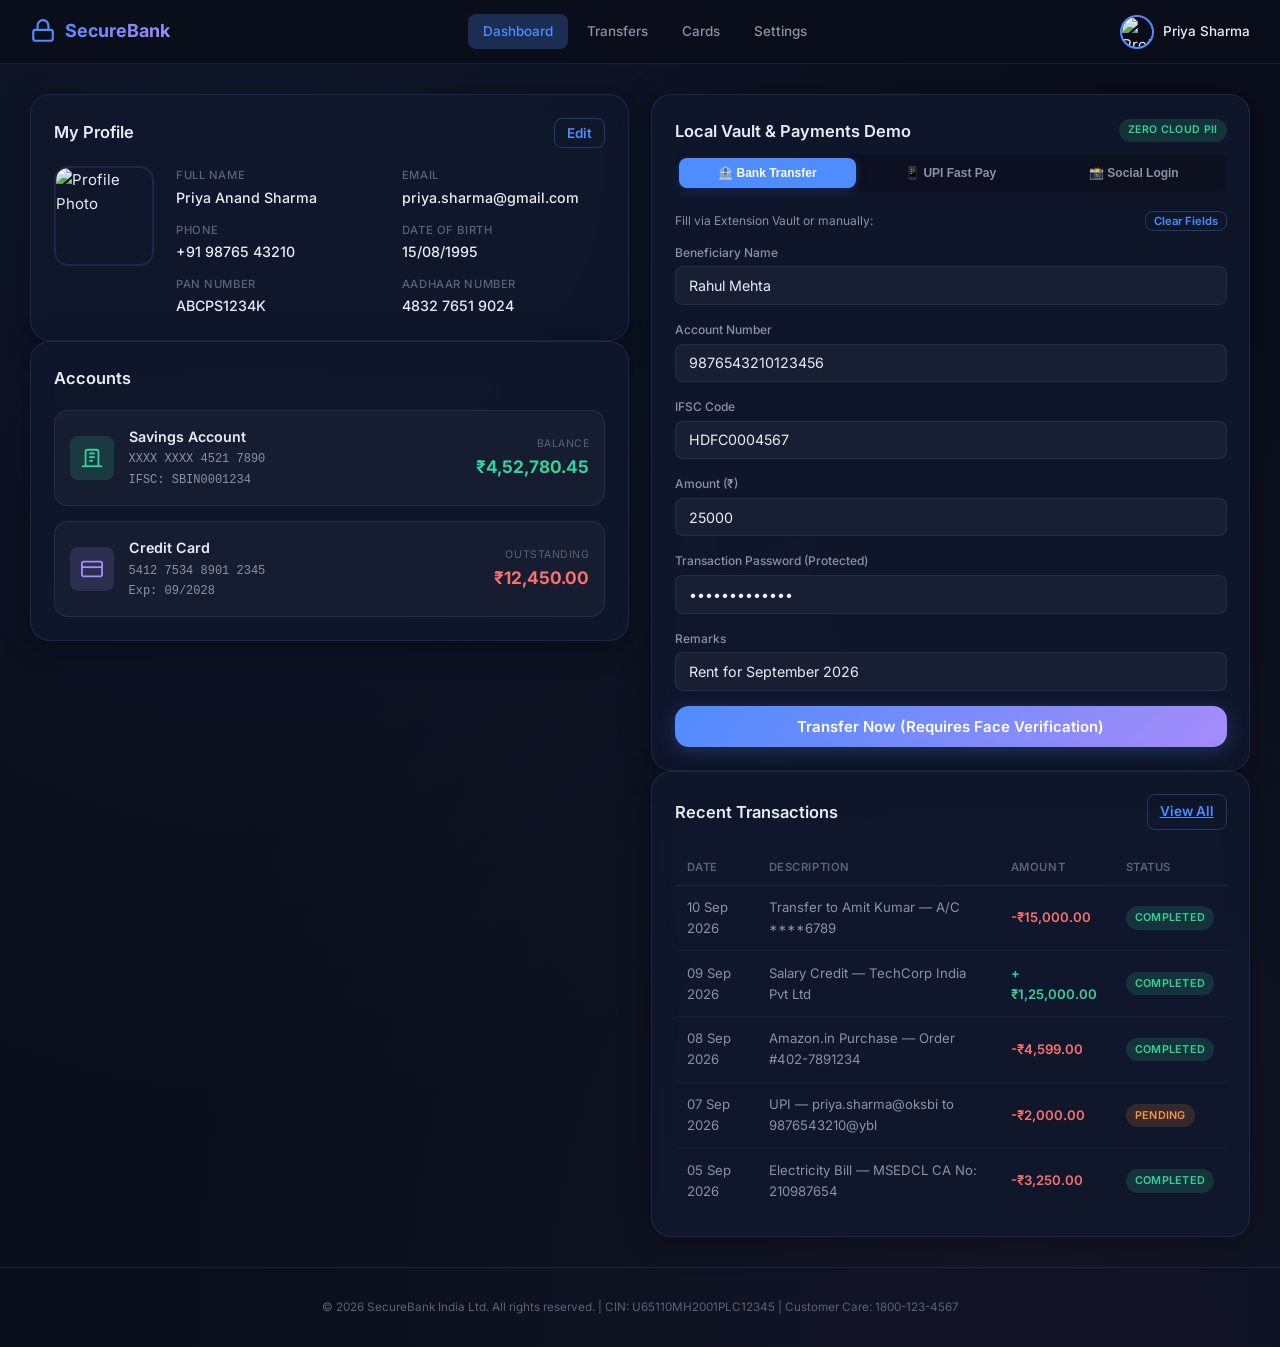
==== demo/index.html @ c7a3bddd "first commit" ====
<!DOCTYPE html>
<html lang="en">
<head>
  <meta charset="UTF-8">
  <meta name="viewport" content="width=device-width, initial-scale=1.0">
  <title>SecureBank — Online Banking Portal</title>
  <link rel="preconnect" href="https://fonts.googleapis.com">
  <link href="https://fonts.googleapis.com/css2?family=Inter:wght@300;400;500;600;700&display=swap" rel="stylesheet">
  <link rel="stylesheet" href="styles.css">
</head>
<body>
  <!-- Top Navigation -->
  <nav class="topnav">
    <div class="topnav__brand">
      <svg class="topnav__logo" viewBox="0 0 24 24" fill="none" stroke="currentColor" stroke-width="2"><rect x="3" y="11" width="18" height="10" rx="2"/><path d="M7 11V7a5 5 0 0110 0v4"/></svg>
      <span class="topnav__name">SecureBank</span>
    </div>
    <div class="topnav__links">
      <a href="#" class="topnav__link topnav__link--active">Dashboard</a>
      <a href="#" class="topnav__link">Transfers</a>
      <a href="#" class="topnav__link">Cards</a>
      <a href="#" class="topnav__link">Settings</a>
    </div>
    <div class="topnav__user">
      <img src="https://i.pravatar.cc/40?img=12" alt="Profile" class="topnav__avatar" id="user-avatar">
      <span class="topnav__username" id="user-display-name">Priya Sharma</span>
    </div>
  </nav>

  <main class="dashboard">
    <!-- Left Column -->
    <section class="dashboard__left">
      <!-- Profile Card -->
      <div class="card card--profile">
        <div class="card__header">
          <h2 class="card__title">My Profile</h2>
          <button class="btn btn--ghost" id="edit-profile-btn">Edit</button>
        </div>
        <div class="profile">
          <img src="https://i.pravatar.cc/120?img=12" alt="Profile Photo" class="profile__photo" id="profile-photo">
          <div class="profile__details">
            <div class="profile__field">
              <label>Full Name</label>
              <span id="profile-name">Priya Anand Sharma</span>
            </div>
            <div class="profile__field">
              <label>Email</label>
              <span id="profile-email">priya.sharma@gmail.com</span>
            </div>
            <div class="profile__field">
              <label>Phone</label>
              <span id="profile-phone">+91 98765 43210</span>
            </div>
            <div class="profile__field">
              <label>Date of Birth</label>
              <span id="profile-dob">15/08/1995</span>
            </div>
            <div class="profile__field">
              <label>PAN Number</label>
              <span id="profile-pan">ABCPS1234K</span>
            </div>
            <div class="profile__field">
              <label>Aadhaar Number</label>
              <span id="profile-aadhaar">4832 7651 9024</span>
            </div>
          </div>
        </div>
      </div>

      <!-- Account Summary -->
      <div class="card card--accounts">
        <div class="card__header">
          <h2 class="card__title">Accounts</h2>
        </div>
        <div class="account-list">
          <div class="account">
            <div class="account__icon account__icon--savings">
              <svg viewBox="0 0 24 24" fill="none" stroke="currentColor" stroke-width="2"><path d="M19 21V5a2 2 0 00-2-2H7a2 2 0 00-2 2v16"/><path d="M1 21h22"/><path d="M9 7h6"/><path d="M9 11h6"/><path d="M9 15h4"/></svg>
            </div>
            <div class="account__info">
              <span class="account__type">Savings Account</span>
              <span class="account__number" id="savings-acct-num">XXXX XXXX 4521 7890</span>
              <span class="account__ifsc">IFSC: SBIN0001234</span>
            </div>
            <div class="account__balance">
              <span class="account__balance-label">Balance</span>
              <span class="account__balance-value" id="savings-balance">₹4,52,780.45</span>
            </div>
          </div>
          <div class="account">
            <div class="account__icon account__icon--current">
              <svg viewBox="0 0 24 24" fill="none" stroke="currentColor" stroke-width="2"><rect x="1" y="4" width="22" height="16" rx="2"/><path d="M1 10h22"/></svg>
            </div>
            <div class="account__info">
              <span class="account__type">Credit Card</span>
              <span class="account__number" id="credit-card-num">5412 7534 8901 2345</span>
              <span class="account__expiry">Exp: 09/2028</span>
            </div>
            <div class="account__balance">
              <span class="account__balance-label">Outstanding</span>
              <span class="account__balance-value account__balance-value--negative" id="cc-outstanding">₹12,450.00</span>
            </div>
          </div>
        </div>
      </div>
    </section>

    <!-- Right Column -->
    <section class="dashboard__right">
      <!-- Operations Card: Bank Transfer, UPI Pay, Social Media Login -->
      <div class="card card--transfer">
        <div class="card__header" style="flex-direction: column; align-items: flex-start; gap: 10px;">
          <div style="display: flex; justify-content: space-between; width: 100%; align-items: center;">
            <h2 class="card__title">Local Vault & Payments Demo</h2>
            <span class="badge badge--success" style="font-size: 0.7rem;">ZERO CLOUD PII</span>
          </div>
          <!-- Operation Tabs -->
          <div class="demo-subtabs" style="display: flex; gap: 6px; width: 100%; background: rgba(0,0,0,0.25); padding: 4px; border-radius: 8px;">
            <button class="demo-tab-btn active" data-tab="tab-bank">🏦 Bank Transfer</button>
            <button class="demo-tab-btn" data-tab="tab-upi">📱 UPI Fast Pay</button>
            <button class="demo-tab-btn" data-tab="tab-social">📸 Social Login</button>
          </div>
        </div>

        <!-- Feedback Alert Box -->
        <div id="demo-alert-box" style="display: none; margin: 12px 0; padding: 10px 14px; border-radius: 8px; font-size: 0.85rem; font-weight: 600;"></div>

        <!-- 1. Bank Transfer Form -->
        <div id="pane-bank" class="demo-pane active">
          <div style="display: flex; justify-content: space-between; align-items: center; margin-bottom: 12px;">
            <span style="font-size: 0.8rem; color: var(--text-secondary);">Fill via Extension Vault or manually:</span>
            <button type="button" class="btn btn--ghost" id="btn-clear-bank" style="padding: 2px 8px; font-size: 0.75rem;">Clear Fields</button>
          </div>
          <form class="transfer-form" id="transfer-form">
            <div class="form-group">
              <label for="transfer-to">Beneficiary Name</label>
              <input type="text" id="transfer-to" name="beneficiary" placeholder="Enter full name" value="Rahul Mehta">
            </div>
            <div class="form-group">
              <label for="transfer-acct">Account Number</label>
              <input type="text" id="transfer-acct" name="account_number" placeholder="Enter account number" value="9876543210123456">
            </div>
            <div class="form-group">
              <label for="transfer-ifsc">IFSC Code</label>
              <input type="text" id="transfer-ifsc" name="ifsc" placeholder="e.g. HDFC0001234" value="HDFC0004567">
            </div>
            <div class="form-group">
              <label for="transfer-amount">Amount (₹)</label>
              <input type="number" id="transfer-amount" name="amount" placeholder="0.00" value="25000">
            </div>
            <div class="form-group">
              <label for="transfer-password">Transaction Password (Protected)</label>
              <input type="password" id="transfer-password" name="password" placeholder="Enter transaction password" value="MyS3cur3P@ss!">
            </div>
            <div class="form-group">
              <label for="transfer-remarks">Remarks</label>
              <input type="text" id="transfer-remarks" name="remarks" placeholder="Optional note" value="Rent for September 2026">
            </div>
            <button type="submit" class="btn btn--primary" id="submit-transfer-btn">
              Transfer Now (Requires Face Verification)
            </button>
          </form>
        </div>

        <!-- 2. UPI Payment Form -->
        <div id="pane-upi" class="demo-pane" style="display: none;">
          <div style="display: flex; justify-content: space-between; align-items: center; margin-bottom: 12px;">
            <span style="font-size: 0.8rem; color: var(--text-secondary);">Instant UPI QR & PIN Payment:</span>
            <button type="button" class="btn btn--ghost" id="btn-clear-upi" style="padding: 2px 8px; font-size: 0.75rem;">Clear Fields</button>
          </div>
          <form class="transfer-form" id="upi-form">
            <div class="form-group">
              <label for="upi-id">Receiver UPI ID / VPA</label>
              <input type="text" id="upi-id" name="upi_id" placeholder="e.g. rahul.mehta@oksbi" value="rahul.mehta@oksbi">
            </div>
            <div class="form-group">
              <label for="upi-name">Payee Name</label>
              <input type="text" id="upi-name" name="payee_name" placeholder="Receiver full name" value="Rahul Mehta">
            </div>
            <div class="form-group">
              <label for="upi-amount">Amount (₹)</label>
              <input type="number" id="upi-amount" name="amount" placeholder="0.00" value="1500">
            </div>
            <div class="form-group">
              <label for="upi-pin">6-Digit UPI PIN (Encrypted in Local Vault)</label>
              <input type="password" id="upi-pin" name="upi_pin" placeholder="Enter 6-digit UPI PIN" maxlength="6" value="849201">
            </div>
            <div class="form-group">
              <label for="upi-note">Payment Note</label>
              <input type="text" id="upi-note" name="remarks" placeholder="Optional note" value="Dinner Split / Groceries">
            </div>
            <button type="submit" class="btn btn--primary" id="submit-upi-btn" style="background: linear-gradient(135deg, #10b981, #059669);">
              Authorize & Pay via UPI (Face ID Required)
            </button>
          </form>
        </div>

        <!-- 3. Social Media Login Form -->
        <div id="pane-social" class="demo-pane" style="display: none;">
          <div style="display: flex; justify-content: space-between; align-items: center; margin-bottom: 12px;">
            <span style="font-size: 0.8rem; color: var(--text-secondary);">Simulated Instagram / X Login Form:</span>
            <button type="button" class="btn btn--ghost" id="btn-clear-social" style="padding: 2px 8px; font-size: 0.75rem;">Clear Fields</button>
          </div>
          <form class="transfer-form" id="social-form">
            <div class="form-group">
              <label for="social-platform">Target Social Platform</label>
              <select id="social-platform" style="width: 100%; padding: 0.7rem; border-radius: var(--radius-sm); background: rgba(10, 14, 26, 0.8); border: 1px solid var(--border-card); color: var(--text-primary);">
                <option value="instagram.com">Instagram (instagram.com)</option>
                <option value="twitter.com">X / Twitter (twitter.com)</option>
              </select>
            </div>
            <div class="form-group">
              <label for="social-username">Username or Email</label>
              <input type="text" id="social-username" name="username" placeholder="Enter username or email" value="priya_creator_official">
            </div>
            <div class="form-group">
              <label for="social-password">Password (Stored in Local Vault)</label>
              <input type="password" id="social-password" name="password" placeholder="Enter account password" value="InstaSecure@2026!">
            </div>
            <button type="submit" class="btn btn--primary" id="submit-social-btn" style="background: linear-gradient(135deg, #e1306c, #f77737);">
              Sign In with Vault Credentials
            </button>
          </form>
        </div>

      </div>

      <!-- Recent Transactions -->
      <div class="card card--transactions">
        <div class="card__header">
          <h2 class="card__title">Recent Transactions</h2>
          <a href="#" class="btn btn--ghost" id="view-all-btn">View All</a>
        </div>
        <table class="txn-table" id="txn-table">
          <thead>
            <tr>
              <th>Date</th>
              <th>Description</th>
              <th>Amount</th>
              <th>Status</th>
            </tr>
          </thead>
          <tbody>
            <tr>
              <td>10 Sep 2026</td>
              <td>Transfer to Amit Kumar — A/C ****6789</td>
              <td class="txn-debit">-₹15,000.00</td>
              <td><span class="badge badge--success">Completed</span></td>
            </tr>
            <tr>
              <td>09 Sep 2026</td>
              <td>Salary Credit — TechCorp India Pvt Ltd</td>
              <td class="txn-credit">+₹1,25,000.00</td>
              <td><span class="badge badge--success">Completed</span></td>
            </tr>
            <tr>
              <td>08 Sep 2026</td>
              <td>Amazon.in Purchase — Order #402-7891234</td>
              <td class="txn-debit">-₹4,599.00</td>
              <td><span class="badge badge--success">Completed</span></td>
            </tr>
            <tr>
              <td>07 Sep 2026</td>
              <td>UPI — priya.sharma@oksbi to 9876543210@ybl</td>
              <td class="txn-debit">-₹2,000.00</td>
              <td><span class="badge badge--pending">Pending</span></td>
            </tr>
            <tr>
              <td>05 Sep 2026</td>
              <td>Electricity Bill — MSEDCL CA No: 210987654</td>
              <td class="txn-debit">-₹3,250.00</td>
              <td><span class="badge badge--success">Completed</span></td>
            </tr>
          </tbody>
        </table>
      </div>
    </section>
  </main>

  <!-- Footer -->
  <footer class="footer">
    <p>&copy; 2026 SecureBank India Ltd. All rights reserved. | CIN: U65110MH2001PLC12345 | Customer Care: 1800-123-4567</p>
  </footer>

  <!-- Demo Interactive Script -->
  <script>
    document.addEventListener('DOMContentLoaded', () => {
      // Subtab switching
      const tabBtns = document.querySelectorAll('.demo-tab-btn');
      const panes = {
        'tab-bank': document.getElementById('pane-bank'),
        'tab-upi': document.getElementById('pane-upi'),
        'tab-social': document.getElementById('pane-social'),
      };
      const alertBox = document.getElementById('demo-alert-box');

      tabBtns.forEach(btn => {
        btn.addEventListener('click', () => {
          tabBtns.forEach(b => b.classList.remove('active'));
          btn.classList.add('active');
          const target = btn.dataset.tab;
          Object.keys(panes).forEach(k => {
            if (panes[k]) panes[k].style.display = k === target ? 'block' : 'none';
          });
          if (alertBox) alertBox.style.display = 'none';
        });
      });

      // Clear buttons for demo
      document.getElementById('btn-clear-bank')?.addEventListener('click', () => {
        document.querySelectorAll('#transfer-form input').forEach(i => i.value = '');
      });
      document.getElementById('btn-clear-upi')?.addEventListener('click', () => {
        document.querySelectorAll('#upi-form input').forEach(i => i.value = '');
      });
      document.getElementById('btn-clear-social')?.addEventListener('click', () => {
        document.querySelectorAll('#social-form input').forEach(i => i.value = '');
      });

      function showAlert(msg, isSuccess = true) {
        if (!alertBox) return;
        alertBox.textContent = msg;
        alertBox.style.display = 'block';
        alertBox.style.background = isSuccess ? 'rgba(16, 185, 129, 0.2)' : 'rgba(239, 68, 68, 0.2)';
        alertBox.style.border = isSuccess ? '1px solid #10b981' : '1px solid #ef4444';
        alertBox.style.color = isSuccess ? '#34d399' : '#f87171';
        alertBox.scrollIntoView({ behavior: 'smooth', block: 'nearest' });
      }

      // Form submissions
      document.getElementById('transfer-form')?.addEventListener('submit', (e) => {
        e.preventDefault();
        const amt = document.getElementById('transfer-amount')?.value || '25,000';
        const to = document.getElementById('transfer-to')?.value || 'Beneficiary';
        showAlert(`✓ Fund Transfer of ₹${amt} to ${to} Authorized & Submitted Successfully!`);
      });

      document.getElementById('upi-form')?.addEventListener('submit', (e) => {
        e.preventDefault();
        const amt = document.getElementById('upi-amount')?.value || '1,500';
        const upi = document.getElementById('upi-id')?.value || 'VPA';
        showAlert(`✓ UPI Instant Payment of ₹${amt} to ${upi} Authorized with Biometric Face ID!`);
      });

      document.getElementById('social-form')?.addEventListener('submit', (e) => {
        e.preventDefault();
        const user = document.getElementById('social-username')?.value || 'User';
        const platform = document.getElementById('social-platform')?.value || 'Social Media';
        showAlert(`✓ Successfully Logged In as "${user}" to ${platform} using Local Vault Credentials!`);
      });
    });
  </script>
</body>
</html>
---- demo/styles.css ----
/* ===== Reset & Base ===== */
*, *::before, *::after { box-sizing: border-box; margin: 0; padding: 0; }

:root {
  --bg-primary: #0a0e1a;
  --bg-card: rgba(17, 24, 45, 0.85);
  --bg-card-hover: rgba(24, 32, 58, 0.92);
  --border-card: rgba(99, 115, 168, 0.18);
  --text-primary: #e8ecf4;
  --text-secondary: #8892a8;
  --text-muted: #5a6378;
  --accent-blue: #4f8cff;
  --accent-blue-glow: rgba(79, 140, 255, 0.25);
  --accent-green: #34d399;
  --accent-red: #f87171;
  --accent-orange: #fb923c;
  --accent-purple: #a78bfa;
  --gradient-brand: linear-gradient(135deg, #4f8cff 0%, #a78bfa 100%);
  --radius-sm: 8px;
  --radius-md: 14px;
  --radius-lg: 20px;
  --shadow-card: 0 4px 30px rgba(0, 0, 0, 0.35);
  --font: 'Inter', -apple-system, BlinkMacSystemFont, sans-serif;
}

html { font-size: 15px; }

body {
  font-family: var(--font);
  background: var(--bg-primary);
  color: var(--text-primary);
  min-height: 100vh;
  line-height: 1.6;
  background-image:
    radial-gradient(ellipse at 20% 0%, rgba(79, 140, 255, 0.08) 0%, transparent 60%),
    radial-gradient(ellipse at 80% 100%, rgba(167, 139, 250, 0.06) 0%, transparent 60%);
}

/* ===== Top Navigation ===== */
.topnav {
  display: flex;
  align-items: center;
  justify-content: space-between;
  padding: 0 2rem;
  height: 64px;
  background: rgba(10, 14, 26, 0.92);
  backdrop-filter: blur(16px);
  border-bottom: 1px solid var(--border-card);
  position: sticky;
  top: 0;
  z-index: 100;
}

.topnav__brand {
  display: flex;
  align-items: center;
  gap: 0.6rem;
}

.topnav__logo {
  width: 26px;
  height: 26px;
  color: var(--accent-blue);
}

.topnav__name {
  font-size: 1.2rem;
  font-weight: 700;
  background: var(--gradient-brand);
  -webkit-background-clip: text;
  -webkit-text-fill-color: transparent;
  background-clip: text;
}

.topnav__links {
  display: flex;
  gap: 0.25rem;
}

.topnav__link {
  text-decoration: none;
  color: var(--text-secondary);
  padding: 0.45rem 1rem;
  border-radius: var(--radius-sm);
  font-size: 0.9rem;
  font-weight: 500;
  transition: all 0.2s ease;
}

.topnav__link:hover { color: var(--text-primary); background: rgba(255,255,255,0.05); }
.topnav__link--active { color: var(--accent-blue); background: var(--accent-blue-glow); }

.topnav__user {
  display: flex;
  align-items: center;
  gap: 0.6rem;
}

.topnav__avatar {
  width: 34px;
  height: 34px;
  border-radius: 50%;
  border: 2px solid var(--accent-blue);
}

.topnav__username {
  font-size: 0.9rem;
  font-weight: 500;
}

/* ===== Dashboard Grid ===== */
.dashboard {
  display: grid;
  grid-template-columns: 1fr 1fr;
  gap: 1.5rem;
  max-width: 1400px;
  margin: 2rem auto;
  padding: 0 2rem;
}

/* ===== Card ===== */
.card {
  background: var(--bg-card);
  border: 1px solid var(--border-card);
  border-radius: var(--radius-lg);
  padding: 1.5rem;
  box-shadow: var(--shadow-card);
  backdrop-filter: blur(12px);
  transition: transform 0.2s ease, box-shadow 0.2s ease;
}

.card:hover {
  transform: translateY(-2px);
  box-shadow: 0 8px 40px rgba(0, 0, 0, 0.45);
}

.card__header {
  display: flex;
  align-items: center;
  justify-content: space-between;
  margin-bottom: 1.25rem;
}

.card__title {
  font-size: 1.1rem;
  font-weight: 600;
  color: var(--text-primary);
}

/* ===== Buttons ===== */
.btn {
  display: inline-flex;
  align-items: center;
  justify-content: center;
  font-family: var(--font);
  font-weight: 600;
  font-size: 0.9rem;
  border: none;
  border-radius: var(--radius-sm);
  cursor: pointer;
  transition: all 0.2s ease;
  padding: 0.6rem 1.4rem;
}

.btn--primary {
  background: var(--gradient-brand);
  color: #fff;
  width: 100%;
  padding: 0.75rem;
  font-size: 1rem;
  border-radius: var(--radius-md);
  box-shadow: 0 4px 20px var(--accent-blue-glow);
}

.btn--primary:hover {
  box-shadow: 0 6px 30px rgba(79, 140, 255, 0.4);
  transform: translateY(-1px);
}

.btn--ghost {
  background: transparent;
  color: var(--accent-blue);
  padding: 0.4rem 0.8rem;
  border: 1px solid rgba(79, 140, 255, 0.3);
}

.btn--ghost:hover {
  background: var(--accent-blue-glow);
}

/* ===== Profile ===== */
.profile {
  display: flex;
  gap: 1.5rem;
}

.profile__photo {
  width: 100px;
  height: 100px;
  border-radius: var(--radius-md);
  border: 2px solid var(--border-card);
  object-fit: cover;
  flex-shrink: 0;
}

.profile__details {
  display: grid;
  grid-template-columns: 1fr 1fr;
  gap: 0.75rem 1.5rem;
  flex: 1;
}

.profile__field {
  display: flex;
  flex-direction: column;
  gap: 0.15rem;
}

.profile__field label {
  font-size: 0.75rem;
  text-transform: uppercase;
  letter-spacing: 0.05em;
  color: var(--text-muted);
  font-weight: 500;
}

.profile__field span {
  font-size: 0.95rem;
  color: var(--text-primary);
  font-weight: 500;
}

/* ===== Account List ===== */
.account-list {
  display: flex;
  flex-direction: column;
  gap: 1rem;
}

.account {
  display: flex;
  align-items: center;
  gap: 1rem;
  padding: 1rem;
  background: rgba(255, 255, 255, 0.03);
  border-radius: var(--radius-md);
  border: 1px solid var(--border-card);
  transition: background 0.2s;
}

.account:hover { background: rgba(255, 255, 255, 0.05); }

.account__icon {
  width: 44px;
  height: 44px;
  border-radius: var(--radius-sm);
  display: flex;
  align-items: center;
  justify-content: center;
  flex-shrink: 0;
}

.account__icon svg { width: 22px; height: 22px; }

.account__icon--savings {
  background: rgba(52, 211, 153, 0.15);
  color: var(--accent-green);
}

.account__icon--current {
  background: rgba(167, 139, 250, 0.15);
  color: var(--accent-purple);
}

.account__info {
  display: flex;
  flex-direction: column;
  gap: 0.1rem;
  flex: 1;
}

.account__type {
  font-size: 0.95rem;
  font-weight: 600;
}

.account__number, .account__ifsc, .account__expiry {
  font-size: 0.8rem;
  color: var(--text-secondary);
  font-family: 'Courier New', monospace;
}

.account__balance {
  text-align: right;
}

.account__balance-label {
  display: block;
  font-size: 0.7rem;
  text-transform: uppercase;
  color: var(--text-muted);
  letter-spacing: 0.05em;
}

.account__balance-value {
  font-size: 1.15rem;
  font-weight: 700;
  color: var(--accent-green);
}

.account__balance-value--negative {
  color: var(--accent-red);
}

/* ===== Transfer Form ===== */
.transfer-form {
  display: flex;
  flex-direction: column;
  gap: 1rem;
}

.form-group {
  display: flex;
  flex-direction: column;
  gap: 0.3rem;
}

.form-group label {
  font-size: 0.8rem;
  font-weight: 500;
  color: var(--text-secondary);
}

.form-group input {
  font-family: var(--font);
  font-size: 0.95rem;
  padding: 0.65rem 0.9rem;
  border-radius: var(--radius-sm);
  border: 1px solid var(--border-card);
  background: rgba(255, 255, 255, 0.04);
  color: var(--text-primary);
  outline: none;
  transition: border-color 0.2s, box-shadow 0.2s;
}

.form-group input:focus {
  border-color: var(--accent-blue);
  box-shadow: 0 0 0 3px var(--accent-blue-glow);
}

.form-group input::placeholder {
  color: var(--text-muted);
}

/* ===== Transaction Table ===== */
.txn-table {
  width: 100%;
  border-collapse: collapse;
}

.txn-table th {
  text-align: left;
  font-size: 0.75rem;
  text-transform: uppercase;
  letter-spacing: 0.05em;
  color: var(--text-muted);
  padding: 0.6rem 0.8rem;
  border-bottom: 1px solid var(--border-card);
  font-weight: 600;
}

.txn-table td {
  padding: 0.75rem 0.8rem;
  font-size: 0.88rem;
  border-bottom: 1px solid rgba(99, 115, 168, 0.08);
  color: var(--text-secondary);
}

.txn-table tr:last-child td { border-bottom: none; }
.txn-table tr:hover td { background: rgba(255,255,255, 0.02); }

.txn-debit { color: var(--accent-red) !important; font-weight: 600; }
.txn-credit { color: var(--accent-green) !important; font-weight: 600; }

/* ===== Badge ===== */
.badge {
  display: inline-block;
  padding: 0.2rem 0.6rem;
  border-radius: 100px;
  font-size: 0.72rem;
  font-weight: 600;
  text-transform: uppercase;
  letter-spacing: 0.03em;
}

.badge--success {
  background: rgba(52, 211, 153, 0.15);
  color: var(--accent-green);
}

.badge--pending {
  background: rgba(251, 146, 60, 0.15);
  color: var(--accent-orange);
}

/* ===== Footer ===== */
.footer {
  text-align: center;
  padding: 2rem;
  font-size: 0.78rem;
  color: var(--text-muted);
  border-top: 1px solid var(--border-card);
  margin-top: 2rem;
}

/* ===== Responsive ===== */
@media (max-width: 1024px) {
  .dashboard { grid-template-columns: 1fr; }
  .profile { flex-direction: column; align-items: center; text-align: center; }
  .profile__details { grid-template-columns: 1fr; }
}

/* ===== Operation Demo Subtabs ===== */
.demo-tab-btn {
  flex: 1;
  padding: 8px 12px;
  background: transparent;
  border: none;
  border-radius: var(--radius-sm);
  color: var(--text-secondary);
  font-size: 0.8rem;
  font-weight: 600;
  cursor: pointer;
  transition: all 0.2s ease;
}

.demo-tab-btn:hover {
  color: var(--text-primary);
  background: rgba(255, 255, 255, 0.05);
}

.demo-tab-btn.active {
  background: var(--accent-blue);
  color: #fff;
  box-shadow: 0 2px 10px var(--accent-blue-glow);
}
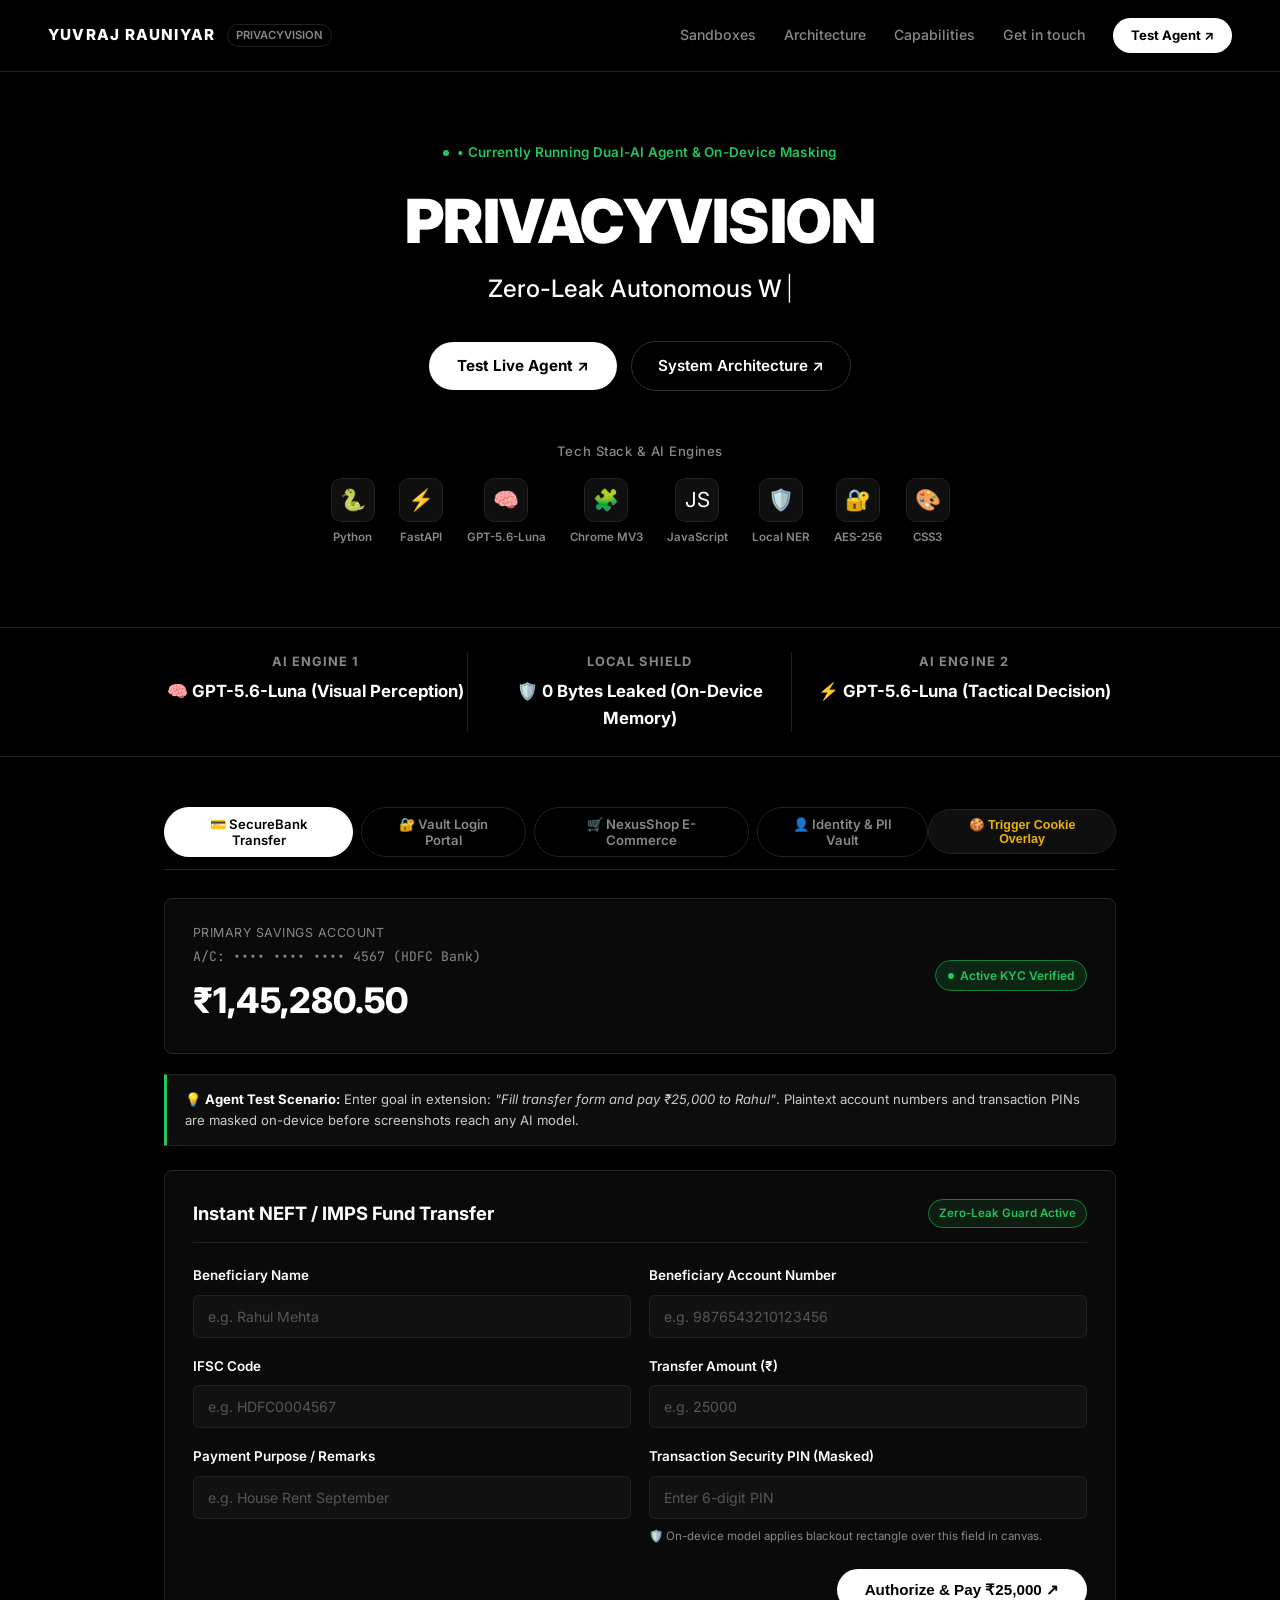
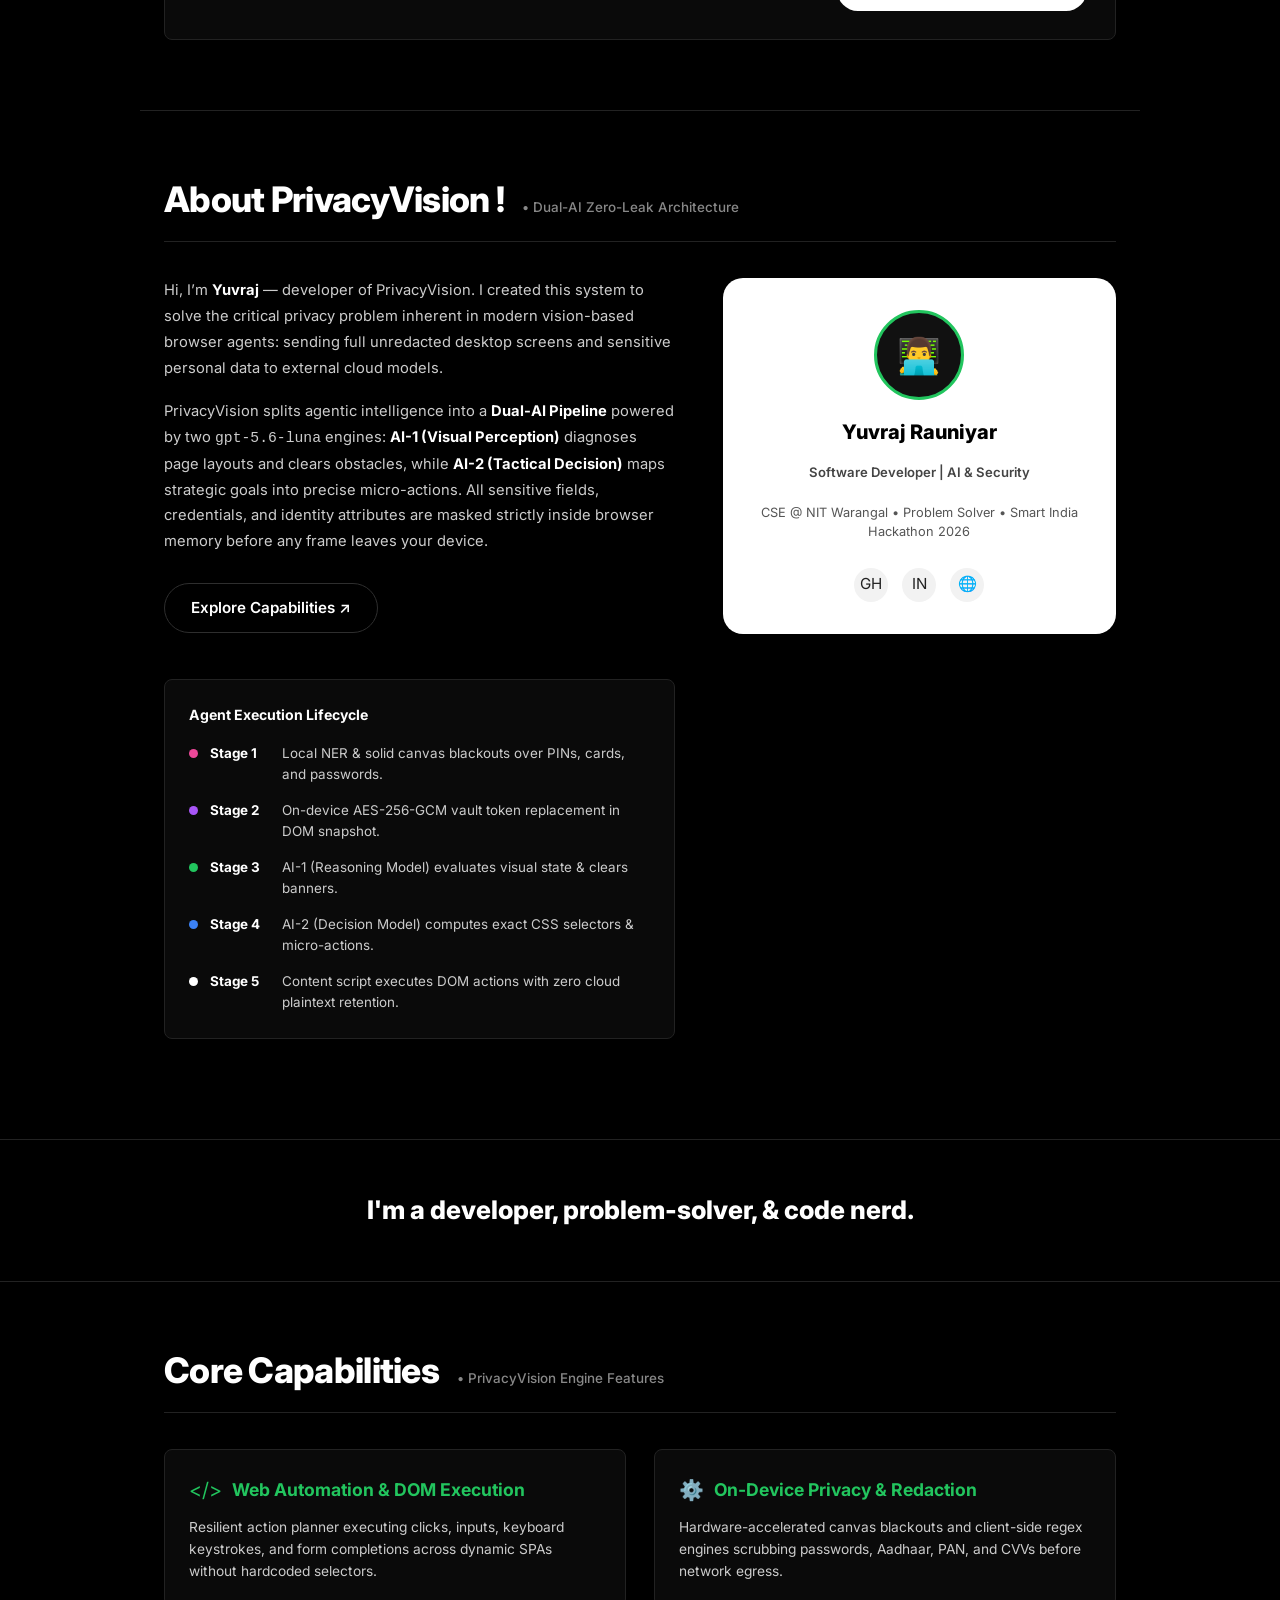
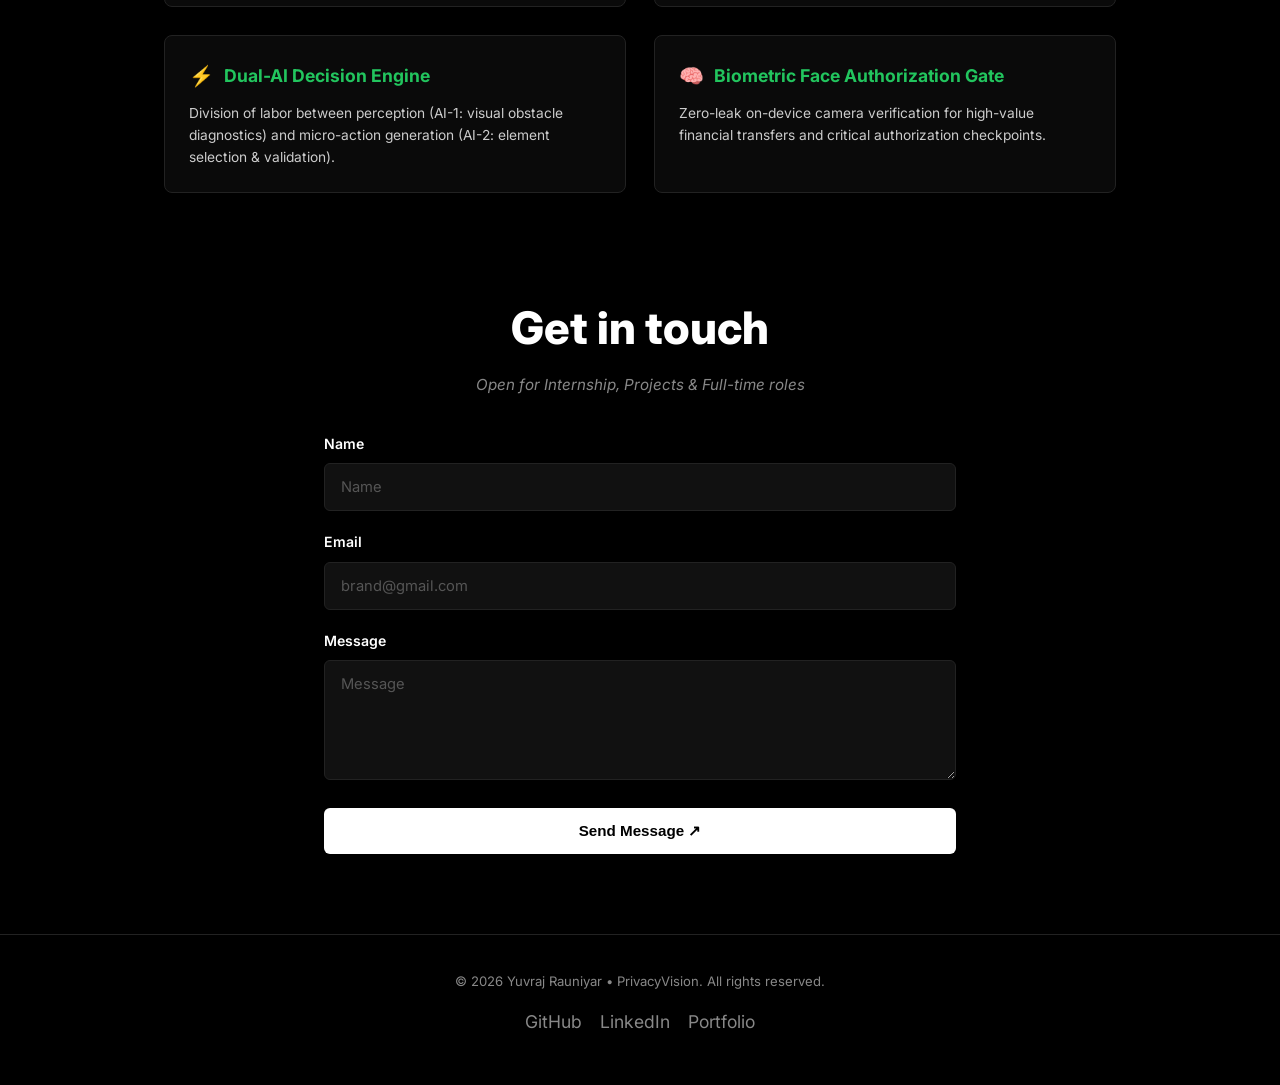
==== commit cd689d73: "UI/UX" ====
--- a/demo/index.html
+++ b/demo/index.html
@@ -3,352 +3,850 @@
 <head>
   <meta charset="UTF-8">
   <meta name="viewport" content="width=device-width, initial-scale=1.0">
-  <title>SecureBank — Online Banking Portal</title>
+  <title>PrivacyVision — Autonomous Privacy-Preserving Web Agent</title>
+  <link rel="stylesheet" href="styles.css">
   <link rel="preconnect" href="https://fonts.googleapis.com">
-  <link href="https://fonts.googleapis.com/css2?family=Inter:wght@300;400;500;600;700&display=swap" rel="stylesheet">
-  <link rel="stylesheet" href="styles.css">
+  <link rel="preconnect" href="https://fonts.gstatic.com" crossorigin>
+  <link href="https://fonts.googleapis.com/css2?family=Inter:wght@400;500;600;700;800;900&family=JetBrains+Mono:wght@400;500;700&display=swap" rel="stylesheet">
 </head>
 <body>
-  <!-- Top Navigation -->
-  <nav class="topnav">
-    <div class="topnav__brand">
-      <svg class="topnav__logo" viewBox="0 0 24 24" fill="none" stroke="currentColor" stroke-width="2"><rect x="3" y="11" width="18" height="10" rx="2"/><path d="M7 11V7a5 5 0 0110 0v4"/></svg>
-      <span class="topnav__name">SecureBank</span>
-    </div>
-    <div class="topnav__links">
-      <a href="#" class="topnav__link topnav__link--active">Dashboard</a>
-      <a href="#" class="topnav__link">Transfers</a>
-      <a href="#" class="topnav__link">Cards</a>
-      <a href="#" class="topnav__link">Settings</a>
-    </div>
-    <div class="topnav__user">
-      <img src="https://i.pravatar.cc/40?img=12" alt="Profile" class="topnav__avatar" id="user-avatar">
-      <span class="topnav__username" id="user-display-name">Priya Sharma</span>
-    </div>
-  </nav>
-
-  <main class="dashboard">
-    <!-- Left Column -->
-    <section class="dashboard__left">
-      <!-- Profile Card -->
-      <div class="card card--profile">
-        <div class="card__header">
-          <h2 class="card__title">My Profile</h2>
-          <button class="btn btn--ghost" id="edit-profile-btn">Edit</button>
-        </div>
-        <div class="profile">
-          <img src="https://i.pravatar.cc/120?img=12" alt="Profile Photo" class="profile__photo" id="profile-photo">
-          <div class="profile__details">
-            <div class="profile__field">
-              <label>Full Name</label>
-              <span id="profile-name">Priya Anand Sharma</span>
-            </div>
-            <div class="profile__field">
-              <label>Email</label>
-              <span id="profile-email">priya.sharma@gmail.com</span>
-            </div>
-            <div class="profile__field">
-              <label>Phone</label>
-              <span id="profile-phone">+91 98765 43210</span>
-            </div>
-            <div class="profile__field">
-              <label>Date of Birth</label>
-              <span id="profile-dob">15/08/1995</span>
-            </div>
-            <div class="profile__field">
-              <label>PAN Number</label>
-              <span id="profile-pan">ABCPS1234K</span>
-            </div>
-            <div class="profile__field">
-              <label>Aadhaar Number</label>
-              <span id="profile-aadhaar">4832 7651 9024</span>
-            </div>
-          </div>
-        </div>
-      </div>
-
-      <!-- Account Summary -->
-      <div class="card card--accounts">
-        <div class="card__header">
-          <h2 class="card__title">Accounts</h2>
-        </div>
-        <div class="account-list">
-          <div class="account">
-            <div class="account__icon account__icon--savings">
-              <svg viewBox="0 0 24 24" fill="none" stroke="currentColor" stroke-width="2"><path d="M19 21V5a2 2 0 00-2-2H7a2 2 0 00-2 2v16"/><path d="M1 21h22"/><path d="M9 7h6"/><path d="M9 11h6"/><path d="M9 15h4"/></svg>
-            </div>
-            <div class="account__info">
-              <span class="account__type">Savings Account</span>
-              <span class="account__number" id="savings-acct-num">XXXX XXXX 4521 7890</span>
-              <span class="account__ifsc">IFSC: SBIN0001234</span>
-            </div>
-            <div class="account__balance">
-              <span class="account__balance-label">Balance</span>
-              <span class="account__balance-value" id="savings-balance">₹4,52,780.45</span>
-            </div>
-          </div>
-          <div class="account">
-            <div class="account__icon account__icon--current">
-              <svg viewBox="0 0 24 24" fill="none" stroke="currentColor" stroke-width="2"><rect x="1" y="4" width="22" height="16" rx="2"/><path d="M1 10h22"/></svg>
-            </div>
-            <div class="account__info">
-              <span class="account__type">Credit Card</span>
-              <span class="account__number" id="credit-card-num">5412 7534 8901 2345</span>
-              <span class="account__expiry">Exp: 09/2028</span>
-            </div>
-            <div class="account__balance">
-              <span class="account__balance-label">Outstanding</span>
-              <span class="account__balance-value account__balance-value--negative" id="cc-outstanding">₹12,450.00</span>
-            </div>
-          </div>
-        </div>
-      </div>
+
+  <!-- =====================================================================
+       1. Topbar Navigation (Matching User's Portfolio Navbar)
+       ===================================================================== -->
+  <header class="demo-topbar">
+    <a href="#" class="brand">
+      <span class="brand-name">YUVRAJ RAUNIYAR</span>
+      <span class="brand-badge">PRIVACYVISION</span>
+    </a>
+    <nav class="nav-links">
+      <a href="#sandboxes" class="nav-link">Sandboxes</a>
+      <a href="#about" class="nav-link">Architecture</a>
+      <a href="#capabilities" class="nav-link">Capabilities</a>
+      <a href="#contact" class="nav-link">Get in touch</a>
+      <a href="#sandboxes" class="nav-btn-pill">Test Agent ↗</a>
+    </nav>
+  </header>
+
+  <!-- =====================================================================
+       2. Hero Section (Directly Matching Screenshot 1)
+       ===================================================================== -->
+  <section class="hero-section">
+    <div class="hero-status-pill">
+      <span class="hero-status-dot"></span>
+      <span>• Currently Running Dual-AI Agent & On-Device Masking</span>
+    </div>
+
+    <h1 class="hero-title">PRIVACYVISION</h1>
+
+    <div class="hero-subtitle-row">
+      <span id="hero-subtitle-text">Zero-Leak Autonomous Web Agent</span>
+      <span class="typing-cursor">|</span>
+    </div>
+
+    <div class="hero-actions">
+      <a href="#sandboxes" class="btn-pill-primary">Test Live Agent ↗</a>
+      <a href="#about" class="btn-pill-outline">System Architecture ↗</a>
+    </div>
+
+    <!-- Tech Stack I've worked with (Screenshot 1 Match) -->
+    <div class="tech-stack-section">
+      <span class="tech-stack-title">Tech Stack & AI Engines</span>
+      <div class="tech-stack-row">
+        
+        <div class="tech-badge-item" title="Python 3.11 Backend">
+          <div class="tech-icon-circle">🐍</div>
+          <span class="tech-badge-label">Python</span>
+        </div>
+
+        <div class="tech-badge-item" title="FastAPI High-Performance Server">
+          <div class="tech-icon-circle">⚡</div>
+          <span class="tech-badge-label">FastAPI</span>
+        </div>
+
+        <div class="tech-badge-item" title="Dual GPT-5.6-Luna Vision & Decision Models">
+          <div class="tech-icon-circle">🧠</div>
+          <span class="tech-badge-label">GPT-5.6-Luna</span>
+        </div>
+
+        <div class="tech-badge-item" title="Chrome Extension MV3">
+          <div class="tech-icon-circle">🧩</div>
+          <span class="tech-badge-label">Chrome MV3</span>
+        </div>
+
+        <div class="tech-badge-item" title="Vanilla JavaScript Engine">
+          <div class="tech-icon-circle">JS</div>
+          <span class="tech-badge-label">JavaScript</span>
+        </div>
+
+        <div class="tech-badge-item" title="Local NER & Regex Masking">
+          <div class="tech-icon-circle">🛡️</div>
+          <span class="tech-badge-label">Local NER</span>
+        </div>
+
+        <div class="tech-badge-item" title="AES-256-GCM Secure Vault">
+          <div class="tech-icon-circle">🔐</div>
+          <span class="tech-badge-label">AES-256</span>
+        </div>
+
+        <div class="tech-badge-item" title="Pure Classic CSS Design">
+          <div class="tech-icon-circle">🎨</div>
+          <span class="tech-badge-label">CSS3</span>
+        </div>
+
+      </div>
+    </div>
+  </section>
+
+  <!-- =====================================================================
+       3. Three-Column Stat Bar (Directly Matching Screenshot 3 & 4)
+       ===================================================================== -->
+  <div class="stat-bar-container">
+    <div class="stat-bar-grid">
+      
+      <div class="stat-col">
+        <span class="stat-header">AI ENGINE 1</span>
+        <span class="stat-value">🧠 GPT-5.6-Luna (Visual Perception)</span>
+      </div>
+
+      <div class="stat-col">
+        <span class="stat-header">LOCAL SHIELD</span>
+        <span class="stat-value">🛡️ 0 Bytes Leaked (On-Device Memory)</span>
+      </div>
+
+      <div class="stat-col">
+        <span class="stat-header">AI ENGINE 2</span>
+        <span class="stat-value">⚡ GPT-5.6-Luna (Tactical Decision)</span>
+      </div>
+
+    </div>
+  </div>
+
+  <!-- =====================================================================
+       4. Interactive Sandboxes Container
+       ===================================================================== -->
+  <main class="demo-container" id="sandboxes">
+    
+    <!-- Sub-navigation tabs for testing scenarios -->
+    <div class="portal-tabs-nav">
+      <div class="portal-tabs-group">
+        <button class="portal-tab-btn active" data-portal="portal-bank">💳 SecureBank Transfer</button>
+        <button class="portal-tab-btn" data-portal="portal-login">🔐 Vault Login Portal</button>
+        <button class="portal-tab-btn" data-portal="portal-shop">🛒 NexusShop E-Commerce</button>
+        <button class="portal-tab-btn" data-portal="portal-pii">👤 Identity & PII Vault</button>
+      </div>
+      <button class="btn-cookie-trigger" id="btn-trigger-cookie">🍪 Trigger Cookie Overlay</button>
+    </div>
+
+    <!-- Cookie Consent Simulator (Obstacle Testing) -->
+    <div id="cookie-consent-overlay" class="cookie-banner" style="display: none;">
+      <div class="cookie-content">
+        <div class="cookie-text">
+          <strong>🍪 Simulated Cookie Consent Overlay</strong>
+          <p>This obstacle banner tests AI-1's visual reasoning: the agent detects and dismisses dialogs autonomously without hardcoded rules.</p>
+        </div>
+        <div class="cookie-actions">
+          <button class="btn-pill-outline" id="btn-cookie-dismiss" style="padding: 6px 16px; font-size: 0.8rem;">Dismiss</button>
+          <button class="btn-pill-primary" id="btn-cookie-accept" sel="button#btn-cookie-accept" style="padding: 6px 16px; font-size: 0.8rem;">Accept Cookies ↗</button>
+        </div>
+      </div>
+    </div>
+
+    <!-- PORTAL 1: SECUREBANK TRANSFER -->
+    <section id="portal-bank" class="portal-view active">
+      
+      <div class="balance-card">
+        <div class="balance-left">
+          <span class="balance-label">Primary Savings Account</span>
+          <span class="account-number">A/C: •••• •••• •••• 4567 (HDFC Bank)</span>
+          <div class="balance-amount">₹1,45,280.50</div>
+        </div>
+        <div class="balance-badge">
+          <span class="hero-status-dot"></span> Active KYC Verified
+        </div>
+      </div>
+
+      <div class="hint-strip">
+        💡 <strong>Agent Test Scenario:</strong> Enter goal in extension: <em>"Fill transfer form and pay ₹25,000 to Rahul"</em>. 
+        Plaintext account numbers and transaction PINs are masked on-device before screenshots reach any AI model.
+      </div>
+
+      <div class="form-container" id="bank-form-section">
+        <div class="form-header">
+          <h2>Instant NEFT / IMPS Fund Transfer</h2>
+          <span class="badge-secure">Zero-Leak Guard Active</span>
+        </div>
+
+        <form id="fund-transfer-form" onsubmit="handleTransferSubmit(event)">
+          <div class="form-grid">
+            
+            <div class="form-group">
+              <label for="beneficiary-name">Beneficiary Name</label>
+              <input type="text" id="beneficiary-name" name="beneficiary" placeholder="e.g. Rahul Mehta" required sel="input#beneficiary-name">
+            </div>
+
+            <div class="form-group">
+              <label for="account-number">Beneficiary Account Number</label>
+              <input type="text" id="account-number" name="accountNumber" placeholder="e.g. 9876543210123456" required sel="input#account-number">
+            </div>
+
+            <div class="form-group">
+              <label for="ifsc-code">IFSC Code</label>
+              <input type="text" id="ifsc-code" name="ifsc" placeholder="e.g. HDFC0004567" required sel="input#ifsc-code">
+            </div>
+
+            <div class="form-group">
+              <label for="transfer-amount">Transfer Amount (₹)</label>
+              <input type="number" id="transfer-amount" name="amount" placeholder="e.g. 25000" min="1" max="100000" required sel="input#transfer-amount">
+            </div>
+
+            <div class="form-group">
+              <label for="transfer-remarks">Payment Purpose / Remarks</label>
+              <input type="text" id="transfer-remarks" name="remarks" placeholder="e.g. House Rent September" sel="input#transfer-remarks">
+            </div>
+
+            <div class="form-group">
+              <label for="security-pin">Transaction Security PIN (Masked)</label>
+              <input type="password" id="security-pin" name="upiPin" placeholder="Enter 6-digit PIN" maxlength="6" required sel="input#security-pin">
+              <span class="field-hint">🛡️ On-device model applies blackout rectangle over this field in canvas.</span>
+            </div>
+
+          </div>
+
+          <div class="form-footer">
+            <button type="submit" id="btn-transfer-submit" class="btn-pill-primary" sel="button#btn-transfer-submit">
+              Authorize & Pay ₹25,000 ↗
+            </button>
+          </div>
+        </form>
+      </div>
+
+      <!-- Transfer Success Receipt -->
+      <div id="transfer-success-modal" class="receipt-card" style="display: none;">
+        <div class="receipt-icon">✓</div>
+        <h3>Transaction Successful</h3>
+        <p class="receipt-subtitle">Reference ID: <strong id="rec-ref">SB-89217491</strong></p>
+        
+        <div class="receipt-details">
+          <div class="receipt-row">
+            <span>Paid To:</span>
+            <strong id="rec-name">Rahul Mehta</strong>
+          </div>
+          <div class="receipt-row">
+            <span>Amount Debited:</span>
+            <strong id="rec-amount" class="text-emerald">₹25,000.00</strong>
+          </div>
+          <div class="receipt-row">
+            <span>Privacy Guarantee:</span>
+            <span class="badge-secure">Zero Plaintext Leaked</span>
+          </div>
+        </div>
+
+        <button class="btn-pill-outline" onclick="resetBankForm()">Make Another Transfer ↗</button>
+      </div>
+
     </section>
 
-    <!-- Right Column -->
-    <section class="dashboard__right">
-      <!-- Operations Card: Bank Transfer, UPI Pay, Social Media Login -->
-      <div class="card card--transfer">
-        <div class="card__header" style="flex-direction: column; align-items: flex-start; gap: 10px;">
-          <div style="display: flex; justify-content: space-between; width: 100%; align-items: center;">
-            <h2 class="card__title">Local Vault & Payments Demo</h2>
-            <span class="badge badge--success" style="font-size: 0.7rem;">ZERO CLOUD PII</span>
-          </div>
-          <!-- Operation Tabs -->
-          <div class="demo-subtabs" style="display: flex; gap: 6px; width: 100%; background: rgba(0,0,0,0.25); padding: 4px; border-radius: 8px;">
-            <button class="demo-tab-btn active" data-tab="tab-bank">🏦 Bank Transfer</button>
-            <button class="demo-tab-btn" data-tab="tab-upi">📱 UPI Fast Pay</button>
-            <button class="demo-tab-btn" data-tab="tab-social">📸 Social Login</button>
-          </div>
-        </div>
-
-        <!-- Feedback Alert Box -->
-        <div id="demo-alert-box" style="display: none; margin: 12px 0; padding: 10px 14px; border-radius: 8px; font-size: 0.85rem; font-weight: 600;"></div>
-
-        <!-- 1. Bank Transfer Form -->
-        <div id="pane-bank" class="demo-pane active">
-          <div style="display: flex; justify-content: space-between; align-items: center; margin-bottom: 12px;">
-            <span style="font-size: 0.8rem; color: var(--text-secondary);">Fill via Extension Vault or manually:</span>
-            <button type="button" class="btn btn--ghost" id="btn-clear-bank" style="padding: 2px 8px; font-size: 0.75rem;">Clear Fields</button>
-          </div>
-          <form class="transfer-form" id="transfer-form">
-            <div class="form-group">
-              <label for="transfer-to">Beneficiary Name</label>
-              <input type="text" id="transfer-to" name="beneficiary" placeholder="Enter full name" value="Rahul Mehta">
-            </div>
-            <div class="form-group">
-              <label for="transfer-acct">Account Number</label>
-              <input type="text" id="transfer-acct" name="account_number" placeholder="Enter account number" value="9876543210123456">
-            </div>
-            <div class="form-group">
-              <label for="transfer-ifsc">IFSC Code</label>
-              <input type="text" id="transfer-ifsc" name="ifsc" placeholder="e.g. HDFC0001234" value="HDFC0004567">
-            </div>
-            <div class="form-group">
-              <label for="transfer-amount">Amount (₹)</label>
-              <input type="number" id="transfer-amount" name="amount" placeholder="0.00" value="25000">
-            </div>
-            <div class="form-group">
-              <label for="transfer-password">Transaction Password (Protected)</label>
-              <input type="password" id="transfer-password" name="password" placeholder="Enter transaction password" value="MyS3cur3P@ss!">
-            </div>
-            <div class="form-group">
-              <label for="transfer-remarks">Remarks</label>
-              <input type="text" id="transfer-remarks" name="remarks" placeholder="Optional note" value="Rent for September 2026">
-            </div>
-            <button type="submit" class="btn btn--primary" id="submit-transfer-btn">
-              Transfer Now (Requires Face Verification)
+    <!-- PORTAL 2: NEXUSSHOP E-COMMERCE -->
+    <section id="portal-shop" class="portal-view">
+      
+      <div class="shop-bar">
+        <div class="search-box">
+          <input type="text" id="shop-search-input" placeholder="Search products, shoes, earbuds..." sel="input#shop-search-input">
+          <button id="btn-shop-search" class="btn-shop-search" sel="button#btn-shop-search">Search ↗</button>
+        </div>
+        <button id="btn-open-cart" class="btn-cart" sel="button#btn-open-cart">
+          Cart (<span id="cart-counter">0</span>)
+        </button>
+      </div>
+
+      <div class="catalog-grid">
+        
+        <div class="product-card" id="prod-shoes">
+          <div class="product-badge">Top Seller</div>
+          <div class="product-image-box">👟</div>
+          <h3 class="product-title">Quantum Velocity Running Shoes</h3>
+          <p class="product-desc">Carbon-fiber responsive sole with breathable recycled knit mesh.</p>
+          <div class="product-price-row">
+            <span class="product-price">₹4,999</span>
+            <span class="product-orig-price">₹7,999</span>
+          </div>
+          <button class="btn-add-cart" id="btn-add-shoes" onclick="addToCart('Quantum Velocity Running Shoes', 4999)" sel="button#btn-add-shoes">
+            Add to Cart ↗
+          </button>
+        </div>
+
+        <div class="product-card" id="prod-buds">
+          <div class="product-badge">New Launch</div>
+          <div class="product-image-box">🎧</div>
+          <h3 class="product-title">AeroFit Pro Wireless Earbuds</h3>
+          <p class="product-desc">Active Noise Cancellation with 48-hour ultra long battery life.</p>
+          <div class="product-price-row">
+            <span class="product-price">₹2,499</span>
+            <span class="product-orig-price">₹4,499</span>
+          </div>
+          <button class="btn-add-cart" id="btn-add-buds" onclick="addToCart('AeroFit Pro Wireless Earbuds', 2499)" sel="button#btn-add-buds">
+            Add to Cart ↗
+          </button>
+        </div>
+
+      </div>
+
+      <!-- Shopping Cart Drawer -->
+      <div id="cart-drawer" class="cart-drawer" style="display: none;">
+        <div class="drawer-header">
+          <h3>Shopping Cart</h3>
+          <button class="btn-close-drawer" onclick="closeCart()">&times;</button>
+        </div>
+        <div id="cart-items-list" class="cart-items-list"></div>
+        <div class="cart-summary">
+          <div class="summary-row">
+            <span>Subtotal:</span>
+            <strong id="cart-total-val">₹0</strong>
+          </div>
+          <button id="btn-proceed-checkout" class="btn-pill-primary" onclick="showCheckout()" sel="button#btn-proceed-checkout">
+            Proceed to Checkout ↗
+          </button>
+        </div>
+      </div>
+
+      <!-- Checkout View -->
+      <div id="checkout-view" class="checkout-container" style="display: none;">
+        <h3>Shipping & Payment Review</h3>
+        <div class="checkout-grid">
+          <div class="address-box">
+            <h4>Saved Delivery Address</h4>
+            <p><strong>Priya Sharma</strong><br>Flat 402, Cyber Heights, Sector 62<br>Noida, Uttar Pradesh — 201309<br>Phone: +91 98765 43210</p>
+            <button id="btn-select-address" class="btn-pill-outline" onclick="confirmAddress()" sel="button#btn-select-address">
+              Deliver to this Address ↗
             </button>
-          </form>
-        </div>
-
-        <!-- 2. UPI Payment Form -->
-        <div id="pane-upi" class="demo-pane" style="display: none;">
-          <div style="display: flex; justify-content: space-between; align-items: center; margin-bottom: 12px;">
-            <span style="font-size: 0.8rem; color: var(--text-secondary);">Instant UPI QR & PIN Payment:</span>
-            <button type="button" class="btn btn--ghost" id="btn-clear-upi" style="padding: 2px 8px; font-size: 0.75rem;">Clear Fields</button>
-          </div>
-          <form class="transfer-form" id="upi-form">
-            <div class="form-group">
-              <label for="upi-id">Receiver UPI ID / VPA</label>
-              <input type="text" id="upi-id" name="upi_id" placeholder="e.g. rahul.mehta@oksbi" value="rahul.mehta@oksbi">
-            </div>
-            <div class="form-group">
-              <label for="upi-name">Payee Name</label>
-              <input type="text" id="upi-name" name="payee_name" placeholder="Receiver full name" value="Rahul Mehta">
-            </div>
-            <div class="form-group">
-              <label for="upi-amount">Amount (₹)</label>
-              <input type="number" id="upi-amount" name="amount" placeholder="0.00" value="1500">
-            </div>
-            <div class="form-group">
-              <label for="upi-pin">6-Digit UPI PIN (Encrypted in Local Vault)</label>
-              <input type="password" id="upi-pin" name="upi_pin" placeholder="Enter 6-digit UPI PIN" maxlength="6" value="849201">
-            </div>
-            <div class="form-group">
-              <label for="upi-note">Payment Note</label>
-              <input type="text" id="upi-note" name="remarks" placeholder="Optional note" value="Dinner Split / Groceries">
-            </div>
-            <button type="submit" class="btn btn--primary" id="submit-upi-btn" style="background: linear-gradient(135deg, #10b981, #059669);">
-              Authorize & Pay via UPI (Face ID Required)
+          </div>
+          <div class="payment-box">
+            <h4>Payment Selection</h4>
+            <label style="display: flex; align-items: center; gap: 8px; font-size: 0.85rem; color: #ffffff;">
+              <input type="radio" name="payment" value="saved-card" checked>
+              <span>Saved HDFC Visa Card (•••• 5678)</span>
+            </label>
+            <button id="btn-place-order" class="btn-pill-primary" onclick="placeOrder()" sel="button#btn-place-order" style="margin-top: 18px; width: 100%;">
+              Place Order & Confirm Purchase ↗
             </button>
-          </form>
-        </div>
-
-        <!-- 3. Social Media Login Form -->
-        <div id="pane-social" class="demo-pane" style="display: none;">
-          <div style="display: flex; justify-content: space-between; align-items: center; margin-bottom: 12px;">
-            <span style="font-size: 0.8rem; color: var(--text-secondary);">Simulated Instagram / X Login Form:</span>
-            <button type="button" class="btn btn--ghost" id="btn-clear-social" style="padding: 2px 8px; font-size: 0.75rem;">Clear Fields</button>
-          </div>
-          <form class="transfer-form" id="social-form">
-            <div class="form-group">
-              <label for="social-platform">Target Social Platform</label>
-              <select id="social-platform" style="width: 100%; padding: 0.7rem; border-radius: var(--radius-sm); background: rgba(10, 14, 26, 0.8); border: 1px solid var(--border-card); color: var(--text-primary);">
-                <option value="instagram.com">Instagram (instagram.com)</option>
-                <option value="twitter.com">X / Twitter (twitter.com)</option>
-              </select>
-            </div>
-            <div class="form-group">
-              <label for="social-username">Username or Email</label>
-              <input type="text" id="social-username" name="username" placeholder="Enter username or email" value="priya_creator_official">
-            </div>
-            <div class="form-group">
-              <label for="social-password">Password (Stored in Local Vault)</label>
-              <input type="password" id="social-password" name="password" placeholder="Enter account password" value="InstaSecure@2026!">
-            </div>
-            <button type="submit" class="btn btn--primary" id="submit-social-btn" style="background: linear-gradient(135deg, #e1306c, #f77737);">
-              Sign In with Vault Credentials
+          </div>
+        </div>
+      </div>
+
+      <!-- Order Confirmation Screen -->
+      <div id="order-success-screen" class="receipt-card" style="display: none;">
+        <div class="receipt-icon">🎉</div>
+        <h3>Order Confirmed!</h3>
+        <p class="receipt-subtitle">Thank you for your order! Your package is scheduled for delivery.</p>
+        <p>Order Reference: <strong id="order-ref">NX-99214</strong></p>
+        <button class="btn-pill-outline" onclick="resetShop()" style="margin-top: 16px;">Continue Shopping ↗</button>
+      </div>
+
+    </section>
+
+    <!-- PORTAL 3: IDENTITY & PII LAB -->
+    <section id="portal-pii" class="portal-view">
+      
+      <div class="pii-hero">
+        <h2>On-Device PII & Data Protection Testbench</h2>
+        <p>High-risk synthetic data entities verified against local regex and canvas redaction filters.</p>
+      </div>
+
+      <div class="pii-grid">
+        
+        <div class="pii-card">
+          <div class="pii-header">
+            <span>Sensitive Identity Records</span>
+            <span class="badge-blackout">Redacted</span>
+          </div>
+          <div class="pii-body">
+            <div class="pii-field">
+              <span class="pii-label">Full Legal Name:</span>
+              <span class="pii-val">Priya Sharma</span>
+            </div>
+            <div class="pii-field">
+              <span class="pii-label">Email Address:</span>
+              <span class="pii-val">priya.sharma@gmail.com</span>
+            </div>
+            <div class="pii-field">
+              <span class="pii-label">Mobile Number:</span>
+              <span class="pii-val">+91 98765 43210</span>
+            </div>
+            <div class="pii-field">
+              <span class="pii-label">Aadhaar Card No:</span>
+              <span class="pii-val">4592 8193 0184</span>
+            </div>
+            <div class="pii-field">
+              <span class="pii-label">PAN Tax Identifier:</span>
+              <span class="pii-val">ABCDE1234F</span>
+            </div>
+          </div>
+        </div>
+
+        <div class="pii-card">
+          <div class="pii-header">
+            <span>Financial & Vault Data</span>
+            <span class="badge-blackout">Airtight</span>
+          </div>
+          <div class="pii-body">
+            <div class="pii-field">
+              <span class="pii-label">Credit Card:</span>
+              <span class="pii-val">4532 7890 1234 5678</span>
+            </div>
+            <div class="pii-field">
+              <span class="pii-label">CVV Security Code:</span>
+              <span class="pii-val">789</span>
+            </div>
+            <div class="pii-field">
+              <span class="pii-label">UPI VPA Handle:</span>
+              <span class="pii-val">priya.sharma@oksbi</span>
+            </div>
+            <div class="pii-field">
+              <span class="pii-label">Secret Master Password:</span>
+              <span class="pii-val">MyS3cur3P@ss!2026</span>
+            </div>
+          </div>
+        </div>
+
+      </div>
+
+    </section>
+
+    <!-- PORTAL 4: VAULT LOGIN & AUTHENTICATION SANDBOX -->
+    <section id="portal-login" class="portal-view">
+      <div class="hint-strip">
+        💡 <strong>Vault Extraction Test:</strong> Instruct PrivacyVision: <em>"Login to portal using saved vault credentials"</em>. 
+        When the agent sees this login form with empty username and password fields, it automatically extracts and injects your saved credentials from the on-device vault!
+      </div>
+
+      <div class="form-container" id="login-form-section" style="max-width: 520px; margin: 0 auto;">
+        <div class="form-header">
+          <h2>Secure Account Portal Login</h2>
+          <span class="badge-secure">Vault Auto-Extract Active</span>
+        </div>
+
+        <form id="portal-auth-form" onsubmit="handleLoginSubmit(event)">
+          <div class="form-group" style="margin-bottom: 16px;">
+            <label for="login-username">Email / Username</label>
+            <input type="text" id="login-username" name="username" placeholder="Enter username or email" required sel="input#login-username">
+          </div>
+
+          <div class="form-group" style="margin-bottom: 16px;">
+            <label for="login-password">Master Password</label>
+            <input type="password" id="login-password" name="password" placeholder="••••••••" required sel="input#login-password">
+            <span class="field-hint">🛡️ Auto-extracted on-device from AES-256-GCM vault. Zero plaintext sent to cloud.</span>
+          </div>
+
+          <div style="display: flex; align-items: center; justify-content: space-between; margin-bottom: 22px;">
+            <label style="display: flex; align-items: center; gap: 8px; font-size: 0.82rem; color: var(--text-muted); cursor: pointer;">
+              <input type="checkbox" id="login-remember" checked>
+              <span>Keep session authenticated</span>
+            </label>
+            <a href="#" style="font-size: 0.8rem; color: var(--text-muted); text-decoration: none;" onclick="return false;">Forgot password?</a>
+          </div>
+
+          <div class="form-footer" style="justify-content: stretch;">
+            <button type="submit" id="btn-login-submit" class="btn-pill-primary" style="width: 100%; justify-content: center;" sel="button#btn-login-submit">
+              Sign In to Account ↗
             </button>
-          </form>
-        </div>
-
-      </div>
-
-      <!-- Recent Transactions -->
-      <div class="card card--transactions">
-        <div class="card__header">
-          <h2 class="card__title">Recent Transactions</h2>
-          <a href="#" class="btn btn--ghost" id="view-all-btn">View All</a>
-        </div>
-        <table class="txn-table" id="txn-table">
-          <thead>
-            <tr>
-              <th>Date</th>
-              <th>Description</th>
-              <th>Amount</th>
-              <th>Status</th>
-            </tr>
-          </thead>
-          <tbody>
-            <tr>
-              <td>10 Sep 2026</td>
-              <td>Transfer to Amit Kumar — A/C ****6789</td>
-              <td class="txn-debit">-₹15,000.00</td>
-              <td><span class="badge badge--success">Completed</span></td>
-            </tr>
-            <tr>
-              <td>09 Sep 2026</td>
-              <td>Salary Credit — TechCorp India Pvt Ltd</td>
-              <td class="txn-credit">+₹1,25,000.00</td>
-              <td><span class="badge badge--success">Completed</span></td>
-            </tr>
-            <tr>
-              <td>08 Sep 2026</td>
-              <td>Amazon.in Purchase — Order #402-7891234</td>
-              <td class="txn-debit">-₹4,599.00</td>
-              <td><span class="badge badge--success">Completed</span></td>
-            </tr>
-            <tr>
-              <td>07 Sep 2026</td>
-              <td>UPI — priya.sharma@oksbi to 9876543210@ybl</td>
-              <td class="txn-debit">-₹2,000.00</td>
-              <td><span class="badge badge--pending">Pending</span></td>
-            </tr>
-            <tr>
-              <td>05 Sep 2026</td>
-              <td>Electricity Bill — MSEDCL CA No: 210987654</td>
-              <td class="txn-debit">-₹3,250.00</td>
-              <td><span class="badge badge--success">Completed</span></td>
-            </tr>
-          </tbody>
-        </table>
+          </div>
+        </form>
+      </div>
+
+      <!-- Login Success Modal -->
+      <div id="login-success-modal" class="receipt-card" style="display: none; max-width: 480px; margin: 0 auto;">
+        <div class="receipt-icon">✓</div>
+        <h3>Authentication Successful</h3>
+        <p class="receipt-subtitle">Authenticated with saved credentials from local vault</p>
+        <div class="receipt-details">
+          <div class="receipt-row">
+            <span>User Account:</span>
+            <strong id="logged-user-name">priya.sharma@gmail.com</strong>
+          </div>
+          <div class="receipt-row">
+            <span>Security Status:</span>
+            <span class="badge-secure">Zero Password Leaked</span>
+          </div>
+          <div class="receipt-row">
+            <span>Session Auth:</span>
+            <strong class="text-emerald">Authorized via Vault</strong>
+          </div>
+        </div>
+        <button class="btn-pill-outline" onclick="resetLoginForm()">Log Out / Test Again ↗</button>
       </div>
     </section>
+
   </main>
 
-  <!-- Footer -->
-  <footer class="footer">
-    <p>&copy; 2026 SecureBank India Ltd. All rights reserved. | CIN: U65110MH2001PLC12345 | Customer Care: 1800-123-4567</p>
+  <!-- =====================================================================
+       5. About PrivacyVision & Profile (Directly Matching Screenshot 2 & 4)
+       ===================================================================== -->
+  <section class="about-section" id="about">
+    <div class="section-heading-row">
+      <h2 class="section-title">About PrivacyVision !</h2>
+      <span class="section-subtitle-tag">• Dual-AI Zero-Leak Architecture</span>
+    </div>
+
+    <div class="about-grid">
+      
+      <div class="about-text-col">
+        <p class="about-para">
+          Hi, I’m <strong>Yuvraj</strong> — developer of PrivacyVision. I created this system to solve the critical privacy problem inherent in modern vision-based browser agents: sending full unredacted desktop screens and sensitive personal data to external cloud models.
+        </p>
+
+        <p class="about-para">
+          PrivacyVision splits agentic intelligence into a <strong>Dual-AI Pipeline</strong> powered by two <code>gpt-5.6-luna</code> engines:
+          <strong>AI-1 (Visual Perception)</strong> diagnoses page layouts and clears obstacles, while 
+          <strong>AI-2 (Tactical Decision)</strong> maps strategic goals into precise micro-actions. 
+          All sensitive fields, credentials, and identity attributes are masked strictly inside browser memory before any frame leaves your device.
+        </p>
+
+        <div style="margin-top: 10px;">
+          <a href="#contact" class="btn-pill-outline">Explore Capabilities ↗</a>
+        </div>
+
+        <!-- Timeline / Ledger (Screenshot 3 & 4 Match) -->
+        <div class="timeline-card">
+          <div class="timeline-header">Agent Execution Lifecycle</div>
+          <div class="timeline-list">
+            
+            <div class="timeline-item">
+              <span class="timeline-dot dot-pink"></span>
+              <span class="timeline-year">Stage 1</span>
+              <span class="timeline-desc">Local NER & solid canvas blackouts over PINs, cards, and passwords.</span>
+            </div>
+
+            <div class="timeline-item">
+              <span class="timeline-dot dot-purple"></span>
+              <span class="timeline-year">Stage 2</span>
+              <span class="timeline-desc">On-device AES-256-GCM vault token replacement in DOM snapshot.</span>
+            </div>
+
+            <div class="timeline-item">
+              <span class="timeline-dot dot-green"></span>
+              <span class="timeline-year">Stage 3</span>
+              <span class="timeline-desc">AI-1 (Reasoning Model) evaluates visual state & clears banners.</span>
+            </div>
+
+            <div class="timeline-item">
+              <span class="timeline-dot dot-blue"></span>
+              <span class="timeline-year">Stage 4</span>
+              <span class="timeline-desc">AI-2 (Decision Model) computes exact CSS selectors & micro-actions.</span>
+            </div>
+
+            <div class="timeline-item">
+              <span class="timeline-dot dot-white"></span>
+              <span class="timeline-year">Stage 5</span>
+              <span class="timeline-desc">Content script executes DOM actions with zero cloud plaintext retention.</span>
+            </div>
+
+          </div>
+        </div>
+
+      </div>
+
+      <!-- Floating White Profile Card (Screenshot 4 Match) -->
+      <div class="portfolio-profile-card">
+        <div class="profile-avatar-wrap">
+          <div style="font-size: 2.2rem;">👨‍💻</div>
+        </div>
+        <h3 class="profile-name">Yuvraj Rauniyar</h3>
+        <span class="profile-role">Software Developer | AI & Security</span>
+        
+        <p style="font-size: 0.8rem; color: #555555; line-height: 1.5; margin: 6px 0;">
+          CSE @ NIT Warangal • Problem Solver • Smart India Hackathon 2026
+        </p>
+
+        <div class="profile-socials-row">
+          <a href="https://github.com/Yuv-Raj-15" target="_blank" class="social-icon-link" title="GitHub">GH</a>
+          <a href="https://linkedin.com" target="_blank" class="social-icon-link" title="LinkedIn">IN</a>
+          <a href="https://yuvrajrauniyar.com.np" target="_blank" class="social-icon-link" title="Portfolio">🌐</a>
+        </div>
+      </div>
+
+    </div>
+  </section>
+
+  <!-- Big Motto Banner (Screenshot 4 Match) -->
+  <div class="motto-banner">
+    I'm a developer, problem-solver, & code nerd.
+  </div>
+
+  <!-- =====================================================================
+       6. Core Capabilities / Skills (Directly Matching Screenshot 3)
+       ===================================================================== -->
+  <section class="capabilities-section" id="capabilities">
+    <div class="section-heading-row">
+      <h2 class="section-title">Core Capabilities</h2>
+      <span class="section-subtitle-tag">• PrivacyVision Engine Features</span>
+    </div>
+
+    <div class="cap-grid">
+      
+      <div class="cap-card">
+        <div class="cap-header">
+          <span class="cap-icon">&lt;/&gt;</span>
+          <h3 class="cap-title">Web Automation & DOM Execution</h3>
+        </div>
+        <p class="cap-desc">
+          Resilient action planner executing clicks, inputs, keyboard keystrokes, and form completions across dynamic SPAs without hardcoded selectors.
+        </p>
+      </div>
+
+      <div class="cap-card">
+        <div class="cap-header">
+          <span class="cap-icon">⚙️</span>
+          <h3 class="cap-title">On-Device Privacy & Redaction</h3>
+        </div>
+        <p class="cap-desc">
+          Hardware-accelerated canvas blackouts and client-side regex engines scrubbing passwords, Aadhaar, PAN, and CVVs before network egress.
+        </p>
+      </div>
+
+      <div class="cap-card">
+        <div class="cap-header">
+          <span class="cap-icon">⚡</span>
+          <h3 class="cap-title">Dual-AI Decision Engine</h3>
+        </div>
+        <p class="cap-desc">
+          Division of labor between perception (AI-1: visual obstacle diagnostics) and micro-action generation (AI-2: element selection & validation).
+        </p>
+      </div>
+
+      <div class="cap-card">
+        <div class="cap-header">
+          <span class="cap-icon">🧠</span>
+          <h3 class="cap-title">Biometric Face Authorization Gate</h3>
+        </div>
+        <p class="cap-desc">
+          Zero-leak on-device camera verification for high-value financial transfers and critical authorization checkpoints.
+        </p>
+      </div>
+
+    </div>
+  </section>
+
+  <!-- =====================================================================
+       7. "Get in Touch" / Custom Goal Form (Directly Matching Screenshot 5)
+       ===================================================================== -->
+  <section class="contact-section" id="contact">
+    <div class="contact-hero">
+      <h2 class="contact-title">Get in touch</h2>
+      <p class="contact-subtitle">Open for Internship, Projects & Full-time roles</p>
+    </div>
+
+    <form class="contact-form" onsubmit="handleContactSubmit(event)">
+      <div class="contact-field">
+        <label for="contact-name">Name</label>
+        <input type="text" id="contact-name" placeholder="Name" required>
+      </div>
+
+      <div class="contact-field">
+        <label for="contact-email">Email</label>
+        <input type="email" id="contact-email" placeholder="brand@gmail.com" required>
+      </div>
+
+      <div class="contact-field">
+        <label for="contact-message">Message</label>
+        <textarea id="contact-message" rows="5" placeholder="Message" required></textarea>
+      </div>
+
+      <button type="submit" class="btn-contact-submit" id="btn-submit-contact">Send Message ↗</button>
+      <div id="contact-feedback" style="display: none; text-align: center; color: var(--accent-green); font-size: 0.85rem; font-weight: 600; margin-top: 10px;">
+        ✓ Message received! Thanks for reaching out.
+      </div>
+    </form>
+  </section>
+
+  <!-- =====================================================================
+       8. Minimalist Footer (Matching Screenshots 3, 4, 5)
+       ===================================================================== -->
+  <footer class="portfolio-footer">
+    <div class="footer-copy">
+      © 2026 Yuvraj Rauniyar • PrivacyVision. All rights reserved.
+    </div>
+    <div class="footer-socials">
+      <a href="https://github.com/Yuv-Raj-15" target="_blank" class="footer-social-link">GitHub</a>
+      <a href="https://linkedin.com" target="_blank" class="footer-social-link">LinkedIn</a>
+      <a href="https://yuvrajrauniyar.com.np" target="_blank" class="footer-social-link">Portfolio</a>
+    </div>
   </footer>
 
-  <!-- Demo Interactive Script -->
+  <!-- Interactive Scripts -->
   <script>
-    document.addEventListener('DOMContentLoaded', () => {
-      // Subtab switching
-      const tabBtns = document.querySelectorAll('.demo-tab-btn');
-      const panes = {
-        'tab-bank': document.getElementById('pane-bank'),
-        'tab-upi': document.getElementById('pane-upi'),
-        'tab-social': document.getElementById('pane-social'),
-      };
-      const alertBox = document.getElementById('demo-alert-box');
-
-      tabBtns.forEach(btn => {
-        btn.addEventListener('click', () => {
-          tabBtns.forEach(b => b.classList.remove('active'));
-          btn.classList.add('active');
-          const target = btn.dataset.tab;
-          Object.keys(panes).forEach(k => {
-            if (panes[k]) panes[k].style.display = k === target ? 'block' : 'none';
-          });
-          if (alertBox) alertBox.style.display = 'none';
-        });
-      });
-
-      // Clear buttons for demo
-      document.getElementById('btn-clear-bank')?.addEventListener('click', () => {
-        document.querySelectorAll('#transfer-form input').forEach(i => i.value = '');
-      });
-      document.getElementById('btn-clear-upi')?.addEventListener('click', () => {
-        document.querySelectorAll('#upi-form input').forEach(i => i.value = '');
-      });
-      document.getElementById('btn-clear-social')?.addEventListener('click', () => {
-        document.querySelectorAll('#social-form input').forEach(i => i.value = '');
-      });
-
-      function showAlert(msg, isSuccess = true) {
-        if (!alertBox) return;
-        alertBox.textContent = msg;
-        alertBox.style.display = 'block';
-        alertBox.style.background = isSuccess ? 'rgba(16, 185, 129, 0.2)' : 'rgba(239, 68, 68, 0.2)';
-        alertBox.style.border = isSuccess ? '1px solid #10b981' : '1px solid #ef4444';
-        alertBox.style.color = isSuccess ? '#34d399' : '#f87171';
-        alertBox.scrollIntoView({ behavior: 'smooth', block: 'nearest' });
-      }
-
-      // Form submissions
-      document.getElementById('transfer-form')?.addEventListener('submit', (e) => {
-        e.preventDefault();
-        const amt = document.getElementById('transfer-amount')?.value || '25,000';
-        const to = document.getElementById('transfer-to')?.value || 'Beneficiary';
-        showAlert(`✓ Fund Transfer of ₹${amt} to ${to} Authorized & Submitted Successfully!`);
-      });
-
-      document.getElementById('upi-form')?.addEventListener('submit', (e) => {
-        e.preventDefault();
-        const amt = document.getElementById('upi-amount')?.value || '1,500';
-        const upi = document.getElementById('upi-id')?.value || 'VPA';
-        showAlert(`✓ UPI Instant Payment of ₹${amt} to ${upi} Authorized with Biometric Face ID!`);
-      });
-
-      document.getElementById('social-form')?.addEventListener('submit', (e) => {
-        e.preventDefault();
-        const user = document.getElementById('social-username')?.value || 'User';
-        const platform = document.getElementById('social-platform')?.value || 'Social Media';
-        showAlert(`✓ Successfully Logged In as "${user}" to ${platform} using Local Vault Credentials!`);
+    // Tab Switching
+    const portalTabs = document.querySelectorAll('.portal-tab-btn');
+    const portalViews = document.querySelectorAll('.portal-view');
+
+    portalTabs.forEach(tab => {
+      tab.addEventListener('click', () => {
+        portalTabs.forEach(t => t.classList.remove('active'));
+        portalViews.forEach(v => v.classList.remove('active'));
+        tab.classList.add('active');
+        document.getElementById(tab.dataset.portal).classList.add('active');
       });
     });
+
+    // Cookie Simulator
+    const cookieBtn = document.getElementById('btn-trigger-cookie');
+    const cookieOverlay = document.getElementById('cookie-consent-overlay');
+    const cookieAccept = document.getElementById('btn-cookie-accept');
+    const cookieDismiss = document.getElementById('btn-cookie-dismiss');
+
+    if (cookieBtn) {
+      cookieBtn.addEventListener('click', () => {
+        cookieOverlay.style.display = cookieOverlay.style.display === 'none' ? 'block' : 'none';
+      });
+    }
+    if (cookieAccept) {
+      cookieAccept.addEventListener('click', () => {
+        cookieOverlay.style.display = 'none';
+      });
+    }
+    if (cookieDismiss) {
+      cookieDismiss.addEventListener('click', () => {
+        cookieOverlay.style.display = 'none';
+      });
+    }
+
+    // Bank Handlers
+    function handleTransferSubmit(e) {
+      e.preventDefault();
+      const name = document.getElementById('beneficiary-name').value || 'Rahul Mehta';
+      const amount = document.getElementById('transfer-amount').value || '25000';
+
+      document.getElementById('rec-name').textContent = name;
+      document.getElementById('rec-amount').textContent = `₹${Number(amount).toLocaleString('en-IN')}.00`;
+      document.getElementById('rec-ref').textContent = `SB-${Math.floor(10000000 + Math.random() * 90000000)}`;
+
+      document.getElementById('bank-form-section').style.display = 'none';
+      document.getElementById('transfer-success-modal').style.display = 'block';
+    }
+
+    function resetBankForm() {
+      document.getElementById('bank-form-section').style.display = 'block';
+      document.getElementById('transfer-success-modal').style.display = 'none';
+      document.getElementById('fund-transfer-form').reset();
+    }
+
+    // Shop Handlers
+    let cartItems = [];
+
+    function addToCart(title, price) {
+      cartItems.push({ title, price });
+      document.getElementById('cart-counter').textContent = cartItems.length;
+      renderCart();
+      document.getElementById('cart-drawer').style.display = 'block';
+    }
+
+    function renderCart() {
+      const list = document.getElementById('cart-items-list');
+      if (!list) return;
+      list.innerHTML = '';
+      let total = 0;
+      cartItems.forEach(item => {
+        total += item.price;
+        const row = document.createElement('div');
+        row.className = 'cart-item-row';
+        row.innerHTML = `<span>${item.title}</span><strong>₹${item.price.toLocaleString('en-IN')}</strong>`;
+        list.appendChild(row);
+      });
+      document.getElementById('cart-total-val').textContent = `₹${total.toLocaleString('en-IN')}`;
+    }
+
+    function closeCart() {
+      document.getElementById('cart-drawer').style.display = 'none';
+    }
+
+    function showCheckout() {
+      document.getElementById('cart-drawer').style.display = 'none';
+      document.getElementById('checkout-view').style.display = 'block';
+    }
+
+    function confirmAddress() {
+      const btn = document.getElementById('btn-select-address');
+      btn.textContent = '✓ Address Confirmed';
+      btn.style.borderColor = '#22c55e';
+      btn.style.color = '#22c55e';
+    }
+
+    function placeOrder() {
+      document.getElementById('checkout-view').style.display = 'none';
+      document.getElementById('order-ref').textContent = `NX-${Math.floor(10000 + Math.random() * 90000)}`;
+      document.getElementById('order-success-screen').style.display = 'block';
+    }
+
+    function resetShop() {
+      cartItems = [];
+      document.getElementById('cart-counter').textContent = '0';
+      document.getElementById('order-success-screen').style.display = 'none';
+      document.getElementById('checkout-view').style.display = 'none';
+      document.getElementById('cart-drawer').style.display = 'none';
+    }
+
+    // Login Handlers
+    function handleLoginSubmit(e) {
+      e.preventDefault();
+      const user = document.getElementById('login-username').value || 'priya.sharma@gmail.com';
+      document.getElementById('logged-user-name').textContent = user;
+      document.getElementById('login-form-section').style.display = 'none';
+      document.getElementById('login-success-modal').style.display = 'block';
+    }
+
+    function resetLoginForm() {
+      document.getElementById('login-form-section').style.display = 'block';
+      document.getElementById('login-success-modal').style.display = 'none';
+      document.getElementById('portal-auth-form').reset();
+    }
+
+    // Contact Form Handler
+    function handleContactSubmit(e) {
+      e.preventDefault();
+      document.getElementById('contact-feedback').style.display = 'block';
+      setTimeout(() => {
+        document.getElementById('contact-name').value = '';
+        document.getElementById('contact-email').value = '';
+        document.getElementById('contact-message').value = '';
+      }, 1000);
+    }
+
+    // Subtitle typewriter effect
+    const phrases = [
+      "Zero-Leak Autonomous Web Agent",
+      "Perception + Tactical Decision AI",
+      "On-Device PII & Biometric Shield",
+      "Smart India Hackathon 2026"
+    ];
+    let phraseIdx = 0;
+    let charIdx = 0;
+    let isDeleting = false;
+    const subElem = document.getElementById('hero-subtitle-text');
+
+    function typeLoop() {
+      const current = phrases[phraseIdx];
+      if (isDeleting) {
+        subElem.textContent = current.substring(0, charIdx - 1);
+        charIdx--;
+      } else {
+        subElem.textContent = current.substring(0, charIdx + 1);
+        charIdx++;
+      }
+
+      let speed = isDeleting ? 40 : 80;
+
+      if (!isDeleting && charIdx === current.length) {
+        speed = 2000;
+        isDeleting = true;
+      } else if (isDeleting && charIdx === 0) {
+        isDeleting = false;
+        phraseIdx = (phraseIdx + 1) % phrases.length;
+        speed = 400;
+      }
+
+      setTimeout(typeLoop, speed);
+    }
+    setTimeout(typeLoop, 1000);
   </script>
 </body>
 </html>
--- a/demo/styles.css
+++ b/demo/styles.css
@@ -1,447 +1,1399 @@
-/* ===== Reset & Base ===== */
-*, *::before, *::after { box-sizing: border-box; margin: 0; padding: 0; }
+/* =====================================================================
+   PrivacyVision Interactive Sandbox & Portal Styles
+   Faithfully matched to Yuvraj Rauniyar's Portfolio Design
+   Pure Pitch Black Canvas (#000000), Stark White Highlights,
+   Stock Emerald Green (#22c55e), Pill Buttons with Arrows (↗),
+   Zero Gradients, Zero Sci-Fi Glowing Shadows, Classic Typography
+   ===================================================================== */
+
+@import url('https://fonts.googleapis.com/css2?family=Inter:wght@400;500;600;700;800;900&family=JetBrains+Mono:wght@400;500;700&display=swap');
 
 :root {
-  --bg-primary: #0a0e1a;
-  --bg-card: rgba(17, 24, 45, 0.85);
-  --bg-card-hover: rgba(24, 32, 58, 0.92);
-  --border-card: rgba(99, 115, 168, 0.18);
-  --text-primary: #e8ecf4;
-  --text-secondary: #8892a8;
-  --text-muted: #5a6378;
-  --accent-blue: #4f8cff;
-  --accent-blue-glow: rgba(79, 140, 255, 0.25);
-  --accent-green: #34d399;
-  --accent-red: #f87171;
-  --accent-orange: #fb923c;
-  --accent-purple: #a78bfa;
-  --gradient-brand: linear-gradient(135deg, #4f8cff 0%, #a78bfa 100%);
-  --radius-sm: 8px;
-  --radius-md: 14px;
-  --radius-lg: 20px;
-  --shadow-card: 0 4px 30px rgba(0, 0, 0, 0.35);
-  --font: 'Inter', -apple-system, BlinkMacSystemFont, sans-serif;
-}
-
-html { font-size: 15px; }
+  /* Core Canvas */
+  --bg-page: #000000;
+  --bg-card: #0a0a0a;
+  --bg-card-hover: #121212;
+  --bg-input: #111111;
+  --bg-subtle: #161616;
+
+  /* Crisp 1px Borders */
+  --border-color: #222222;
+  --border-light: #2e2e2e;
+  --border-focus: #ffffff;
+
+  /* Typography Colors */
+  --text-white: #ffffff;
+  --text-muted: #888888;
+  --text-dim: #555555;
+  --text-body: #cccccc;
+
+  /* Stock Accents from Portfolio */
+  --accent-green: #22c55e;
+  --accent-green-bg: #0d2614;
+  --accent-green-border: #15803d;
+
+  --accent-pink: #ec4899;
+  --accent-purple: #a855f7;
+  --accent-blue: #3b82f6;
+
+  /* Radii */
+  --radius-sm: 6px;
+  --radius-md: 8px;
+  --radius-lg: 12px;
+  --radius-card: 20px;
+  --radius-pill: 9999px;
+}
+
+*, *::before, *::after {
+  box-sizing: border-box;
+  margin: 0;
+  padding: 0;
+}
+
+html {
+  scroll-behavior: smooth;
+}
 
 body {
-  font-family: var(--font);
-  background: var(--bg-primary);
-  color: var(--text-primary);
+  font-family: 'Inter', -apple-system, BlinkMacSystemFont, "Segoe UI", Roboto, sans-serif;
+  background-color: var(--bg-page);
+  color: var(--text-white);
   min-height: 100vh;
   line-height: 1.6;
-  background-image:
-    radial-gradient(ellipse at 20% 0%, rgba(79, 140, 255, 0.08) 0%, transparent 60%),
-    radial-gradient(ellipse at 80% 100%, rgba(167, 139, 250, 0.06) 0%, transparent 60%);
-}
-
-/* ===== Top Navigation ===== */
-.topnav {
+  -webkit-font-smoothing: antialiased;
+  overflow-x: hidden;
+}
+
+/* Custom Scrollbar */
+::-webkit-scrollbar {
+  width: 6px;
+  height: 6px;
+}
+::-webkit-scrollbar-track {
+  background: #000000;
+}
+::-webkit-scrollbar-thumb {
+  background: #262626;
+  border-radius: 3px;
+}
+::-webkit-scrollbar-thumb:hover {
+  background: #444444;
+}
+
+/* =====================================================================
+   1. Portfolio Topbar & Navigation
+   ===================================================================== */
+.demo-topbar {
   display: flex;
   align-items: center;
   justify-content: space-between;
-  padding: 0 2rem;
-  height: 64px;
-  background: rgba(10, 14, 26, 0.92);
-  backdrop-filter: blur(16px);
-  border-bottom: 1px solid var(--border-card);
+  padding: 18px 48px;
+  background-color: #000000;
+  border-bottom: 1px solid var(--border-color);
   position: sticky;
   top: 0;
   z-index: 100;
 }
 
-.topnav__brand {
-  display: flex;
-  align-items: center;
-  gap: 0.6rem;
-}
-
-.topnav__logo {
-  width: 26px;
-  height: 26px;
-  color: var(--accent-blue);
-}
-
-.topnav__name {
-  font-size: 1.2rem;
-  font-weight: 700;
-  background: var(--gradient-brand);
-  -webkit-background-clip: text;
-  -webkit-text-fill-color: transparent;
-  background-clip: text;
-}
-
-.topnav__links {
-  display: flex;
-  gap: 0.25rem;
-}
-
-.topnav__link {
+.brand {
+  display: flex;
+  align-items: center;
+  gap: 12px;
   text-decoration: none;
-  color: var(--text-secondary);
-  padding: 0.45rem 1rem;
+}
+
+.brand-name {
+  font-size: 0.95rem;
+  font-weight: 800;
+  letter-spacing: 0.08em;
+  text-transform: uppercase;
+  color: var(--text-white);
+}
+
+.brand-badge {
+  font-size: 0.7rem;
+  padding: 2px 8px;
+  border-radius: var(--radius-pill);
+  border: 1px solid var(--border-color);
+  color: var(--text-muted);
+  font-weight: 600;
+}
+
+.nav-links {
+  display: flex;
+  align-items: center;
+  gap: 28px;
+}
+
+.nav-link {
+  color: var(--text-muted);
+  font-size: 0.88rem;
+  font-weight: 500;
+  text-decoration: none;
+  cursor: pointer;
+  transition: color 0.15s;
+  background: none;
+  border: none;
+  font-family: inherit;
+}
+
+.nav-link:hover, .nav-link.active {
+  color: var(--text-white);
+}
+
+.nav-btn-pill {
+  padding: 7px 18px;
+  background-color: #ffffff;
+  color: #000000 !important;
+  border-radius: var(--radius-pill);
+  font-weight: 700 !important;
+  font-size: 0.82rem;
+  display: inline-flex;
+  align-items: center;
+  gap: 6px;
+  text-decoration: none;
+  transition: opacity 0.15s, transform 0.15s;
+}
+
+.nav-btn-pill:hover {
+  opacity: 0.9;
+  transform: translateY(-1px);
+}
+
+/* =====================================================================
+   2. Hero Section (Screenshot 1 Match)
+   ===================================================================== */
+.hero-section {
+  display: flex;
+  flex-direction: column;
+  align-items: center;
+  text-align: center;
+  padding: 70px 20px 50px;
+  max-width: 900px;
+  margin: 0 auto;
+}
+
+.hero-status-pill {
+  display: inline-flex;
+  align-items: center;
+  gap: 8px;
+  color: var(--accent-green);
+  font-size: 0.84rem;
+  font-weight: 600;
+  letter-spacing: 0.02em;
+  margin-bottom: 24px;
+}
+
+.hero-status-dot {
+  width: 6px;
+  height: 6px;
+  background-color: var(--accent-green);
+  border-radius: 50%;
+}
+
+.hero-title {
+  font-size: 3.8rem;
+  font-weight: 900;
+  letter-spacing: -0.01em;
+  text-transform: uppercase;
+  color: var(--text-white);
+  line-height: 1.1;
+  margin-bottom: 16px;
+}
+
+.hero-subtitle-row {
+  display: flex;
+  align-items: center;
+  justify-content: center;
+  gap: 4px;
+  font-size: 1.5rem;
+  font-weight: 500;
+  color: var(--text-white);
+  margin-bottom: 32px;
+  min-height: 38px;
+}
+
+.typing-cursor {
+  display: inline-block;
+  font-weight: 300;
+  color: var(--text-white);
+  animation: blinkCursor 1s infinite;
+}
+
+@keyframes blinkCursor {
+  0%, 100% { opacity: 1; }
+  50% { opacity: 0; }
+}
+
+.hero-actions {
+  display: flex;
+  align-items: center;
+  justify-content: center;
+  gap: 14px;
+  margin-bottom: 50px;
+}
+
+/* Primary White Pill Button with Arrow */
+.btn-pill-primary {
+  display: inline-flex;
+  align-items: center;
+  gap: 8px;
+  padding: 12px 28px;
+  background-color: #ffffff;
+  color: #000000;
+  font-size: 0.95rem;
+  font-weight: 700;
+  border-radius: var(--radius-pill);
+  text-decoration: none;
+  border: none;
+  cursor: pointer;
+  transition: opacity 0.15s, transform 0.15s;
+}
+
+.btn-pill-primary:hover {
+  opacity: 0.92;
+  transform: translateY(-1px);
+}
+
+.btn-pill-outline {
+  display: inline-flex;
+  align-items: center;
+  gap: 8px;
+  padding: 12px 26px;
+  background-color: transparent;
+  color: #ffffff;
+  font-size: 0.95rem;
+  font-weight: 600;
+  border-radius: var(--radius-pill);
+  text-decoration: none;
+  border: 1px solid var(--border-light);
+  cursor: pointer;
+  transition: border-color 0.15s, background-color 0.15s;
+}
+
+.btn-pill-outline:hover {
+  border-color: #ffffff;
+  background-color: #111111;
+}
+
+/* Tech Stack Row (Screenshot 1 Match) */
+.tech-stack-section {
+  display: flex;
+  flex-direction: column;
+  align-items: center;
+  gap: 16px;
+  width: 100%;
+}
+
+.tech-stack-title {
+  font-size: 0.82rem;
+  color: var(--text-muted);
+  font-weight: 500;
+  letter-spacing: 0.04em;
+}
+
+.tech-stack-row {
+  display: flex;
+  flex-wrap: wrap;
+  align-items: center;
+  justify-content: center;
+  gap: 24px;
+}
+
+.tech-badge-item {
+  display: flex;
+  flex-direction: column;
+  align-items: center;
+  gap: 6px;
+}
+
+.tech-icon-circle {
+  width: 44px;
+  height: 44px;
+  background-color: #0f0f0f;
+  border: 1px solid var(--border-color);
+  border-radius: 10px;
+  display: flex;
+  align-items: center;
+  justify-content: center;
+  font-size: 1.3rem;
+  transition: border-color 0.15s;
+}
+
+.tech-icon-circle:hover {
+  border-color: #555555;
+}
+
+.tech-badge-label {
+  font-size: 0.72rem;
+  color: var(--text-muted);
+  font-weight: 600;
+}
+
+/* =====================================================================
+   3. Three-Column Stat Bar (Screenshot 3 & 4 Match)
+   ===================================================================== */
+.stat-bar-container {
+  border-top: 1px solid var(--border-color);
+  border-bottom: 1px solid var(--border-color);
+  background-color: #000000;
+  padding: 24px 0;
+  margin: 30px 0 50px;
+}
+
+.stat-bar-grid {
+  max-width: 1000px;
+  margin: 0 auto;
+  padding: 0 24px;
+  display: grid;
+  grid-template-columns: repeat(3, 1fr);
+  gap: 20px;
+  text-align: center;
+}
+
+.stat-col {
+  display: flex;
+  flex-direction: column;
+  gap: 6px;
+}
+
+.stat-col:not(:last-child) {
+  border-right: 1px solid var(--border-color);
+}
+
+.stat-header {
+  font-size: 0.8rem;
+  font-weight: 700;
+  letter-spacing: 0.08em;
+  text-transform: uppercase;
+  color: var(--text-muted);
+}
+
+.stat-value {
+  font-size: 1.05rem;
+  font-weight: 700;
+  color: var(--text-white);
+  display: flex;
+  align-items: center;
+  justify-content: center;
+  gap: 8px;
+}
+
+/* =====================================================================
+   4. Interactive Sandboxes Container
+   ===================================================================== */
+.demo-container {
+  max-width: 1000px;
+  margin: 0 auto;
+  padding: 0 24px 70px;
+}
+
+/* Portal Sub-Navigation Tabs */
+.portal-tabs-nav {
+  display: flex;
+  align-items: center;
+  justify-content: space-between;
+  border-bottom: 1px solid var(--border-color);
+  margin-bottom: 28px;
+  padding-bottom: 12px;
+}
+
+.portal-tabs-group {
+  display: flex;
+  align-items: center;
+  gap: 8px;
+}
+
+.portal-tab-btn {
+  padding: 8px 18px;
+  background-color: transparent;
+  border: 1px solid var(--border-color);
+  border-radius: var(--radius-pill);
+  color: var(--text-muted);
+  font-size: 0.82rem;
+  font-weight: 600;
+  cursor: pointer;
+  font-family: inherit;
+  transition: all 0.15s;
+}
+
+.portal-tab-btn:hover {
+  color: #ffffff;
+  border-color: #555555;
+}
+
+.portal-tab-btn.active {
+  background-color: #ffffff;
+  border-color: #ffffff;
+  color: #000000;
+}
+
+.btn-cookie-trigger {
+  padding: 7px 16px;
+  background-color: #0f0f0f;
+  border: 1px solid var(--border-color);
+  color: #eab308;
+  border-radius: var(--radius-pill);
+  font-size: 0.78rem;
+  font-weight: 600;
+  cursor: pointer;
+  transition: border-color 0.15s;
+}
+
+.btn-cookie-trigger:hover {
+  border-color: #eab308;
+}
+
+.portal-view {
+  display: none;
+}
+
+.portal-view.active {
+  display: block;
+}
+
+/* Bank Portal Styles */
+.balance-card {
+  display: flex;
+  align-items: center;
+  justify-content: space-between;
+  background-color: var(--bg-card);
+  border: 1px solid var(--border-color);
+  border-radius: var(--radius-md);
+  padding: 24px 28px;
+  margin-bottom: 20px;
+}
+
+.balance-label {
+  display: block;
+  font-size: 0.78rem;
+  text-transform: uppercase;
+  color: var(--text-muted);
+  letter-spacing: 0.04em;
+}
+
+.account-number {
+  font-family: 'JetBrains Mono', monospace;
+  font-size: 0.82rem;
+  color: var(--text-muted);
+}
+
+.balance-amount {
+  font-size: 2.2rem;
+  font-weight: 800;
+  color: #ffffff;
+  margin-top: 4px;
+}
+
+.balance-badge {
+  display: flex;
+  align-items: center;
+  gap: 6px;
+  padding: 5px 12px;
+  background-color: var(--accent-green-bg);
+  border: 1px solid var(--accent-green-border);
+  color: var(--accent-green);
+  border-radius: var(--radius-pill);
+  font-size: 0.75rem;
+  font-weight: 600;
+}
+
+.hint-strip {
+  background-color: #0d0d0d;
+  border-left: 3px solid var(--accent-green);
+  padding: 14px 18px;
+  border-radius: 0 var(--radius-sm) var(--radius-sm) 0;
+  font-size: 0.82rem;
+  color: var(--text-body);
+  margin-bottom: 24px;
+  border-top: 1px solid var(--border-color);
+  border-right: 1px solid var(--border-color);
+  border-bottom: 1px solid var(--border-color);
+}
+
+.hint-strip strong {
+  color: #ffffff;
+}
+
+/* Forms (Screenshot 5 Match) */
+.form-container {
+  background-color: var(--bg-card);
+  border: 1px solid var(--border-color);
+  border-radius: var(--radius-md);
+  padding: 28px;
+}
+
+.form-header {
+  display: flex;
+  align-items: center;
+  justify-content: space-between;
+  margin-bottom: 22px;
+  padding-bottom: 14px;
+  border-bottom: 1px solid var(--border-color);
+}
+
+.form-header h2 {
+  font-size: 1.15rem;
+  font-weight: 700;
+  color: #ffffff;
+}
+
+.badge-secure {
+  font-size: 0.72rem;
+  font-weight: 600;
+  padding: 4px 10px;
+  background-color: #0e1e12;
+  border: 1px solid var(--accent-green-border);
+  color: var(--accent-green);
+  border-radius: var(--radius-pill);
+}
+
+.form-grid {
+  display: grid;
+  grid-template-columns: 1fr 1fr;
+  gap: 18px;
+}
+
+.form-group {
+  display: flex;
+  flex-direction: column;
+  gap: 8px;
+}
+
+.form-group.full-width {
+  grid-column: 1 / -1;
+}
+
+.form-group label {
+  font-size: 0.84rem;
+  font-weight: 600;
+  color: var(--text-white);
+}
+
+.form-group input,
+.form-group textarea,
+.form-group select {
+  background-color: var(--bg-input);
+  border: 1px solid var(--border-color);
   border-radius: var(--radius-sm);
-  font-size: 0.9rem;
+  padding: 12px 14px;
+  color: #ffffff;
+  font-family: inherit;
+  font-size: 0.88rem;
+  outline: none;
+  transition: border-color 0.15s;
+}
+
+.form-group input:focus,
+.form-group textarea:focus,
+.form-group select:focus {
+  border-color: #ffffff;
+}
+
+.form-group input::placeholder,
+.form-group textarea::placeholder {
+  color: #555555;
+}
+
+.field-hint {
+  font-size: 0.72rem;
+  color: var(--text-muted);
+}
+
+.form-footer {
+  margin-top: 24px;
+  display: flex;
+  justify-content: flex-end;
+}
+
+/* Receipt Card */
+.receipt-card {
+  background-color: var(--bg-card);
+  border: 1px solid var(--border-color);
+  border-radius: var(--radius-md);
+  padding: 36px;
+  text-align: center;
+  max-width: 500px;
+  margin: 0 auto;
+}
+
+.receipt-icon {
+  width: 54px;
+  height: 54px;
+  background-color: var(--accent-green-bg);
+  color: var(--accent-green);
+  border: 1px solid var(--accent-green-border);
+  border-radius: 50%;
+  display: flex;
+  align-items: center;
+  justify-content: center;
+  font-size: 1.6rem;
+  font-weight: 700;
+  margin: 0 auto 16px;
+}
+
+.receipt-card h3 {
+  font-size: 1.3rem;
+  color: #ffffff;
+  margin-bottom: 6px;
+}
+
+.receipt-subtitle {
+  color: var(--text-muted);
+  font-size: 0.82rem;
+  margin-bottom: 22px;
+}
+
+.receipt-details {
+  background-color: #000000;
+  border: 1px solid var(--border-color);
+  border-radius: var(--radius-sm);
+  padding: 18px;
+  margin-bottom: 22px;
+  display: flex;
+  flex-direction: column;
+  gap: 12px;
+  text-align: left;
+}
+
+.receipt-row {
+  display: flex;
+  justify-content: space-between;
+  font-size: 0.82rem;
+}
+
+.text-emerald { color: var(--accent-green); }
+
+/* Shop Portal */
+.shop-bar {
+  display: flex;
+  justify-content: space-between;
+  align-items: center;
+  margin-bottom: 22px;
+  background-color: var(--bg-card);
+  padding: 14px 20px;
+  border-radius: var(--radius-md);
+  border: 1px solid var(--border-color);
+}
+
+.search-box {
+  display: flex;
+  gap: 10px;
+  flex: 1;
+  max-width: 460px;
+}
+
+.search-box input {
+  flex: 1;
+  background-color: var(--bg-input);
+  border: 1px solid var(--border-color);
+  border-radius: var(--radius-pill);
+  padding: 10px 16px;
+  color: #ffffff;
+  outline: none;
+  font-size: 0.86rem;
+}
+
+.search-box input:focus {
+  border-color: #ffffff;
+}
+
+.btn-shop-search {
+  padding: 8px 20px;
+  background-color: #ffffff;
+  color: #000000;
+  border-radius: var(--radius-pill);
+  font-weight: 700;
+  border: none;
+  cursor: pointer;
+}
+
+.btn-cart {
+  background-color: #111111;
+  border: 1px solid var(--border-color);
+  color: #ffffff;
+  padding: 9px 20px;
+  border-radius: var(--radius-pill);
+  cursor: pointer;
+  font-weight: 600;
+  font-size: 0.84rem;
+}
+
+.btn-cart:hover {
+  border-color: #555555;
+}
+
+.catalog-grid {
+  display: grid;
+  grid-template-columns: repeat(2, 1fr);
+  gap: 22px;
+}
+
+.product-card {
+  background-color: var(--bg-card);
+  border: 1px solid var(--border-color);
+  border-radius: var(--radius-md);
+  padding: 22px;
+  position: relative;
+  transition: border-color 0.15s;
+}
+
+.product-card:hover {
+  border-color: #3e3e3e;
+}
+
+.product-badge {
+  position: absolute;
+  top: 16px;
+  right: 16px;
+  font-size: 0.68rem;
+  font-weight: 700;
+  padding: 3px 9px;
+  background-color: #111111;
+  border: 1px solid var(--border-color);
+  color: var(--text-white);
+  border-radius: var(--radius-pill);
+  text-transform: uppercase;
+}
+
+.product-image-box {
+  font-size: 3rem;
+  text-align: center;
+  padding: 24px;
+  background-color: #000000;
+  border-radius: var(--radius-sm);
+  border: 1px solid var(--border-color);
+  margin-bottom: 14px;
+}
+
+.product-title {
+  font-size: 1.05rem;
+  font-weight: 700;
+  color: #ffffff;
+  margin-bottom: 6px;
+}
+
+.product-desc {
+  font-size: 0.8rem;
+  color: var(--text-muted);
+  margin-bottom: 14px;
+  line-height: 1.5;
+}
+
+.product-price-row {
+  display: flex;
+  align-items: baseline;
+  gap: 10px;
+  margin-bottom: 16px;
+}
+
+.product-price {
+  font-size: 1.25rem;
+  font-weight: 800;
+  color: #ffffff;
+}
+
+.product-orig-price {
+  font-size: 0.84rem;
+  color: var(--text-dim);
+  text-decoration: line-through;
+}
+
+.btn-add-cart {
+  width: 100%;
+  background-color: #ffffff;
+  color: #000000;
+  border: none;
+  padding: 10px;
+  border-radius: var(--radius-pill);
+  font-weight: 700;
+  font-size: 0.84rem;
+  cursor: pointer;
+  transition: opacity 0.15s;
+}
+
+.btn-add-cart:hover {
+  opacity: 0.92;
+}
+
+/* Cart Drawer */
+.cart-drawer {
+  background-color: var(--bg-card);
+  border: 1px solid var(--border-color);
+  border-radius: var(--radius-md);
+  padding: 22px;
+  margin-top: 22px;
+}
+
+.drawer-header {
+  display: flex;
+  justify-content: space-between;
+  align-items: center;
+  margin-bottom: 16px;
+  padding-bottom: 10px;
+  border-bottom: 1px solid var(--border-color);
+}
+
+.drawer-header h3 {
+  font-size: 1.05rem;
+  color: #ffffff;
+}
+
+.btn-close-drawer {
+  background: transparent;
+  border: none;
+  font-size: 1.4rem;
+  color: var(--text-muted);
+  cursor: pointer;
+}
+
+.cart-items-list {
+  display: flex;
+  flex-direction: column;
+  gap: 10px;
+  margin-bottom: 18px;
+}
+
+.cart-item-row {
+  display: flex;
+  justify-content: space-between;
+  padding: 10px 14px;
+  background-color: #000000;
+  border: 1px solid var(--border-color);
+  border-radius: var(--radius-sm);
+  font-size: 0.84rem;
+}
+
+.cart-summary {
+  display: flex;
+  justify-content: space-between;
+  align-items: center;
+  padding-top: 16px;
+  border-top: 1px solid var(--border-color);
+}
+
+/* Checkout View */
+.checkout-container {
+  background-color: var(--bg-card);
+  border: 1px solid var(--border-color);
+  border-radius: var(--radius-md);
+  padding: 26px;
+  margin-top: 22px;
+}
+
+.checkout-grid {
+  display: grid;
+  grid-template-columns: 1fr 1fr;
+  gap: 20px;
+  margin-top: 18px;
+}
+
+.address-box, .payment-box {
+  background-color: #000000;
+  padding: 20px;
+  border-radius: var(--radius-sm);
+  border: 1px solid var(--border-color);
+}
+
+.address-box h4, .payment-box h4 {
+  margin-bottom: 10px;
+  font-size: 0.95rem;
+  color: #ffffff;
+}
+
+.address-box p {
+  font-size: 0.82rem;
+  color: var(--text-body);
+  line-height: 1.6;
+  margin-bottom: 14px;
+}
+
+/* PII Grid */
+.pii-hero {
+  margin-bottom: 24px;
+}
+
+.pii-hero h2 {
+  font-size: 1.25rem;
+  color: #ffffff;
+  margin-bottom: 6px;
+}
+
+.pii-hero p {
+  color: var(--text-muted);
+  font-size: 0.84rem;
+}
+
+.pii-grid {
+  display: grid;
+  grid-template-columns: 1fr 1fr;
+  gap: 20px;
+}
+
+.pii-card {
+  background-color: var(--bg-card);
+  border: 1px solid var(--border-color);
+  border-radius: var(--radius-md);
+  padding: 22px;
+}
+
+.pii-header {
+  display: flex;
+  justify-content: space-between;
+  align-items: center;
+  margin-bottom: 16px;
+  font-weight: 700;
+  color: #ffffff;
+  padding-bottom: 10px;
+  border-bottom: 1px solid var(--border-color);
+}
+
+.badge-blackout {
+  font-size: 0.68rem;
+  padding: 3px 9px;
+  background-color: #260909;
+  border: 1px solid #7f1d1d;
+  color: #f87171;
+  border-radius: var(--radius-pill);
+  text-transform: uppercase;
+  font-weight: 700;
+}
+
+.pii-body {
+  display: flex;
+  flex-direction: column;
+  gap: 12px;
+}
+
+.pii-field {
+  display: flex;
+  justify-content: space-between;
+  padding-bottom: 8px;
+  border-bottom: 1px solid #161616;
+  font-size: 0.84rem;
+}
+
+.pii-label {
+  color: var(--text-muted);
+}
+
+.pii-val {
+  font-family: 'JetBrains Mono', monospace;
+  color: var(--text-body);
+}
+
+/* Cookie Simulator */
+.cookie-banner {
+  position: fixed;
+  bottom: 28px;
+  right: 28px;
+  max-width: 440px;
+  background-color: #0d0d0d;
+  border: 1px solid var(--border-color);
+  border-radius: var(--radius-md);
+  padding: 20px;
+  box-shadow: 0 10px 30px rgba(0, 0, 0, 0.8);
+  z-index: 200;
+}
+
+.cookie-content {
+  display: flex;
+  flex-direction: column;
+  gap: 14px;
+}
+
+.cookie-text strong {
+  display: block;
+  font-size: 0.95rem;
+  color: #ffffff;
+  margin-bottom: 4px;
+}
+
+.cookie-text p {
+  font-size: 0.82rem;
+  color: var(--text-muted);
+}
+
+.cookie-actions {
+  display: flex;
+  justify-content: flex-end;
+  gap: 10px;
+}
+
+/* =====================================================================
+   5. About System & Profile Section (Screenshots 2, 3, 4 Match)
+   ===================================================================== */
+.about-section {
+  max-width: 1000px;
+  margin: 0 auto;
+  padding: 60px 24px;
+  border-top: 1px solid var(--border-color);
+}
+
+.section-heading-row {
+  display: flex;
+  align-items: baseline;
+  gap: 18px;
+  margin-bottom: 36px;
+  border-bottom: 1px solid var(--border-color);
+  padding-bottom: 14px;
+}
+
+.section-title {
+  font-size: 2.2rem;
+  font-weight: 800;
+  color: var(--text-white);
+  letter-spacing: -0.02em;
+}
+
+.section-subtitle-tag {
+  font-size: 0.84rem;
+  color: var(--text-muted);
   font-weight: 500;
-  transition: all 0.2s ease;
-}
-
-.topnav__link:hover { color: var(--text-primary); background: rgba(255,255,255,0.05); }
-.topnav__link--active { color: var(--accent-blue); background: var(--accent-blue-glow); }
-
-.topnav__user {
-  display: flex;
-  align-items: center;
-  gap: 0.6rem;
-}
-
-.topnav__avatar {
+}
+
+.about-grid {
+  display: grid;
+  grid-template-columns: 1.3fr 1fr;
+  gap: 48px;
+  align-items: start;
+}
+
+.about-text-col {
+  display: flex;
+  flex-direction: column;
+  gap: 18px;
+}
+
+.about-para {
+  font-size: 0.92rem;
+  color: var(--text-body);
+  line-height: 1.75;
+}
+
+.about-para strong {
+  color: #ffffff;
+}
+
+/* White Profile Card from Portfolio Screenshot 4 */
+.portfolio-profile-card {
+  background-color: #ffffff;
+  color: #000000;
+  border-radius: var(--radius-card);
+  padding: 32px 24px;
+  text-align: center;
+  box-shadow: 0 10px 40px rgba(0, 0, 0, 0.5);
+  display: flex;
+  flex-direction: column;
+  align-items: center;
+  gap: 14px;
+}
+
+.profile-avatar-wrap {
+  width: 90px;
+  height: 90px;
+  border-radius: 50%;
+  border: 3px solid var(--accent-green);
+  overflow: hidden;
+  background-color: #111111;
+  display: flex;
+  align-items: center;
+  justify-content: center;
+  font-size: 2.5rem;
+}
+
+.profile-avatar-img {
+  width: 100%;
+  height: 100%;
+  object-fit: cover;
+}
+
+.profile-name {
+  font-size: 1.25rem;
+  font-weight: 800;
+  color: #000000;
+  margin-top: 2px;
+}
+
+.profile-role {
+  font-size: 0.82rem;
+  color: #444444;
+  font-weight: 600;
+}
+
+.profile-socials-row {
+  display: flex;
+  align-items: center;
+  justify-content: center;
+  gap: 14px;
+  margin-top: 6px;
+}
+
+.social-icon-link {
   width: 34px;
   height: 34px;
   border-radius: 50%;
-  border: 2px solid var(--accent-blue);
-}
-
-.topnav__username {
-  font-size: 0.9rem;
-  font-weight: 500;
-}
-
-/* ===== Dashboard Grid ===== */
-.dashboard {
+  background-color: #f2f2f2;
+  color: #222222;
+  display: flex;
+  align-items: center;
+  justify-content: center;
+  text-decoration: none;
+  font-size: 0.95rem;
+  transition: background-color 0.15s, color 0.15s;
+}
+
+.social-icon-link:hover {
+  background-color: #000000;
+  color: #ffffff;
+}
+
+/* Timeline / Ledger Strip (Screenshot 3 & 4 Match) */
+.timeline-card {
+  background-color: var(--bg-card);
+  border: 1px solid var(--border-color);
+  border-radius: var(--radius-md);
+  padding: 24px;
+  margin-top: 28px;
+}
+
+.timeline-header {
+  font-size: 0.88rem;
+  font-weight: 700;
+  color: #ffffff;
+  margin-bottom: 16px;
+}
+
+.timeline-list {
+  display: flex;
+  flex-direction: column;
+  gap: 14px;
+}
+
+.timeline-item {
+  display: flex;
+  align-items: flex-start;
+  gap: 12px;
+  font-size: 0.84rem;
+}
+
+.timeline-dot {
+  width: 9px;
+  height: 9px;
+  border-radius: 50%;
+  margin-top: 6px;
+  flex-shrink: 0;
+}
+
+.dot-pink { background-color: var(--accent-pink); }
+.dot-purple { background-color: var(--accent-purple); }
+.dot-green { background-color: var(--accent-green); }
+.dot-blue { background-color: var(--accent-blue); }
+.dot-white { background-color: #ffffff; }
+
+.timeline-year {
+  font-weight: 700;
+  color: #ffffff;
+  min-width: 60px;
+}
+
+.timeline-desc {
+  color: var(--text-body);
+}
+
+/* Big Motto Quote (Screenshot 4 Match) */
+.motto-banner {
+  text-align: center;
+  font-size: 1.6rem;
+  font-weight: 800;
+  color: #ffffff;
+  padding: 50px 20px;
+  border-top: 1px solid var(--border-color);
+  border-bottom: 1px solid var(--border-color);
+  margin: 40px 0;
+}
+
+/* =====================================================================
+   6. Core Capabilities / Skills (Screenshot 3 Match)
+   ===================================================================== */
+.capabilities-section {
+  max-width: 1000px;
+  margin: 0 auto;
+  padding: 20px 24px 70px;
+}
+
+.cap-grid {
   display: grid;
   grid-template-columns: 1fr 1fr;
-  gap: 1.5rem;
-  max-width: 1400px;
-  margin: 2rem auto;
-  padding: 0 2rem;
-}
-
-/* ===== Card ===== */
-.card {
-  background: var(--bg-card);
-  border: 1px solid var(--border-card);
-  border-radius: var(--radius-lg);
-  padding: 1.5rem;
-  box-shadow: var(--shadow-card);
-  backdrop-filter: blur(12px);
-  transition: transform 0.2s ease, box-shadow 0.2s ease;
-}
-
-.card:hover {
-  transform: translateY(-2px);
-  box-shadow: 0 8px 40px rgba(0, 0, 0, 0.45);
-}
-
-.card__header {
-  display: flex;
-  align-items: center;
-  justify-content: space-between;
-  margin-bottom: 1.25rem;
-}
-
-.card__title {
+  gap: 28px;
+  margin-top: 24px;
+}
+
+.cap-card {
+  background-color: var(--bg-card);
+  border: 1px solid var(--border-color);
+  border-radius: var(--radius-md);
+  padding: 24px;
+  display: flex;
+  flex-direction: column;
+  gap: 10px;
+}
+
+.cap-header {
+  display: flex;
+  align-items: center;
+  gap: 10px;
+}
+
+.cap-icon {
+  color: var(--accent-green);
+  font-size: 1.25rem;
+}
+
+.cap-title {
   font-size: 1.1rem;
+  font-weight: 700;
+  color: var(--accent-green);
+}
+
+.cap-desc {
+  font-size: 0.86rem;
+  color: var(--text-body);
+  line-height: 1.6;
+}
+
+/* =====================================================================
+   7. "Get in Touch" / Custom Goal Form (Screenshot 5 Match)
+   ===================================================================== */
+.contact-section {
+  max-width: 680px;
+  margin: 0 auto;
+  padding: 30px 24px 80px;
+}
+
+.contact-hero {
+  text-align: center;
+  margin-bottom: 36px;
+}
+
+.contact-title {
+  font-size: 2.8rem;
+  font-weight: 800;
+  color: #ffffff;
+  margin-bottom: 8px;
+}
+
+.contact-subtitle {
+  font-size: 0.95rem;
+  font-style: italic;
+  color: var(--text-muted);
+}
+
+.contact-form {
+  display: flex;
+  flex-direction: column;
+  gap: 20px;
+}
+
+.contact-field {
+  display: flex;
+  flex-direction: column;
+  gap: 8px;
+}
+
+.contact-field label {
+  font-size: 0.88rem;
   font-weight: 600;
-  color: var(--text-primary);
-}
-
-/* ===== Buttons ===== */
-.btn {
-  display: inline-flex;
-  align-items: center;
-  justify-content: center;
-  font-family: var(--font);
-  font-weight: 600;
-  font-size: 0.9rem;
+  color: #ffffff;
+}
+
+.contact-field input,
+.contact-field textarea {
+  background-color: var(--bg-input);
+  border: 1px solid var(--border-color);
+  border-radius: var(--radius-sm);
+  padding: 14px 16px;
+  color: #ffffff;
+  font-size: 0.92rem;
+  font-family: inherit;
+  outline: none;
+  transition: border-color 0.15s;
+}
+
+.contact-field input:focus,
+.contact-field textarea:focus {
+  border-color: #ffffff;
+}
+
+.contact-field input::placeholder,
+.contact-field textarea::placeholder {
+  color: #555555;
+}
+
+.btn-contact-submit {
+  width: 100%;
+  background-color: #ffffff;
+  color: #000000;
   border: none;
   border-radius: var(--radius-sm);
+  padding: 14px;
+  font-size: 0.95rem;
+  font-weight: 700;
   cursor: pointer;
-  transition: all 0.2s ease;
-  padding: 0.6rem 1.4rem;
-}
-
-.btn--primary {
-  background: var(--gradient-brand);
-  color: #fff;
-  width: 100%;
-  padding: 0.75rem;
-  font-size: 1rem;
-  border-radius: var(--radius-md);
-  box-shadow: 0 4px 20px var(--accent-blue-glow);
-}
-
-.btn--primary:hover {
-  box-shadow: 0 6px 30px rgba(79, 140, 255, 0.4);
-  transform: translateY(-1px);
-}
-
-.btn--ghost {
-  background: transparent;
-  color: var(--accent-blue);
-  padding: 0.4rem 0.8rem;
-  border: 1px solid rgba(79, 140, 255, 0.3);
-}
-
-.btn--ghost:hover {
-  background: var(--accent-blue-glow);
-}
-
-/* ===== Profile ===== */
-.profile {
-  display: flex;
-  gap: 1.5rem;
-}
-
-.profile__photo {
-  width: 100px;
-  height: 100px;
-  border-radius: var(--radius-md);
-  border: 2px solid var(--border-card);
-  object-fit: cover;
-  flex-shrink: 0;
-}
-
-.profile__details {
-  display: grid;
-  grid-template-columns: 1fr 1fr;
-  gap: 0.75rem 1.5rem;
-  flex: 1;
-}
-
-.profile__field {
-  display: flex;
-  flex-direction: column;
-  gap: 0.15rem;
-}
-
-.profile__field label {
-  font-size: 0.75rem;
-  text-transform: uppercase;
-  letter-spacing: 0.05em;
-  color: var(--text-muted);
-  font-weight: 500;
-}
-
-.profile__field span {
-  font-size: 0.95rem;
-  color: var(--text-primary);
-  font-weight: 500;
-}
-
-/* ===== Account List ===== */
-.account-list {
-  display: flex;
-  flex-direction: column;
-  gap: 1rem;
-}
-
-.account {
-  display: flex;
-  align-items: center;
-  gap: 1rem;
-  padding: 1rem;
-  background: rgba(255, 255, 255, 0.03);
-  border-radius: var(--radius-md);
-  border: 1px solid var(--border-card);
-  transition: background 0.2s;
-}
-
-.account:hover { background: rgba(255, 255, 255, 0.05); }
-
-.account__icon {
-  width: 44px;
-  height: 44px;
-  border-radius: var(--radius-sm);
-  display: flex;
-  align-items: center;
-  justify-content: center;
-  flex-shrink: 0;
-}
-
-.account__icon svg { width: 22px; height: 22px; }
-
-.account__icon--savings {
-  background: rgba(52, 211, 153, 0.15);
-  color: var(--accent-green);
-}
-
-.account__icon--current {
-  background: rgba(167, 139, 250, 0.15);
-  color: var(--accent-purple);
-}
-
-.account__info {
-  display: flex;
-  flex-direction: column;
-  gap: 0.1rem;
-  flex: 1;
-}
-
-.account__type {
-  font-size: 0.95rem;
-  font-weight: 600;
-}
-
-.account__number, .account__ifsc, .account__expiry {
-  font-size: 0.8rem;
-  color: var(--text-secondary);
-  font-family: 'Courier New', monospace;
-}
-
-.account__balance {
-  text-align: right;
-}
-
-.account__balance-label {
-  display: block;
-  font-size: 0.7rem;
-  text-transform: uppercase;
-  color: var(--text-muted);
-  letter-spacing: 0.05em;
-}
-
-.account__balance-value {
-  font-size: 1.15rem;
-  font-weight: 700;
-  color: var(--accent-green);
-}
-
-.account__balance-value--negative {
-  color: var(--accent-red);
-}
-
-/* ===== Transfer Form ===== */
-.transfer-form {
-  display: flex;
-  flex-direction: column;
-  gap: 1rem;
-}
-
-.form-group {
-  display: flex;
-  flex-direction: column;
-  gap: 0.3rem;
-}
-
-.form-group label {
-  font-size: 0.8rem;
-  font-weight: 500;
-  color: var(--text-secondary);
-}
-
-.form-group input {
-  font-family: var(--font);
-  font-size: 0.95rem;
-  padding: 0.65rem 0.9rem;
-  border-radius: var(--radius-sm);
-  border: 1px solid var(--border-card);
-  background: rgba(255, 255, 255, 0.04);
-  color: var(--text-primary);
-  outline: none;
-  transition: border-color 0.2s, box-shadow 0.2s;
-}
-
-.form-group input:focus {
-  border-color: var(--accent-blue);
-  box-shadow: 0 0 0 3px var(--accent-blue-glow);
-}
-
-.form-group input::placeholder {
-  color: var(--text-muted);
-}
-
-/* ===== Transaction Table ===== */
-.txn-table {
-  width: 100%;
-  border-collapse: collapse;
-}
-
-.txn-table th {
-  text-align: left;
-  font-size: 0.75rem;
-  text-transform: uppercase;
-  letter-spacing: 0.05em;
-  color: var(--text-muted);
-  padding: 0.6rem 0.8rem;
-  border-bottom: 1px solid var(--border-card);
-  font-weight: 600;
-}
-
-.txn-table td {
-  padding: 0.75rem 0.8rem;
-  font-size: 0.88rem;
-  border-bottom: 1px solid rgba(99, 115, 168, 0.08);
-  color: var(--text-secondary);
-}
-
-.txn-table tr:last-child td { border-bottom: none; }
-.txn-table tr:hover td { background: rgba(255,255,255, 0.02); }
-
-.txn-debit { color: var(--accent-red) !important; font-weight: 600; }
-.txn-credit { color: var(--accent-green) !important; font-weight: 600; }
-
-/* ===== Badge ===== */
-.badge {
-  display: inline-block;
-  padding: 0.2rem 0.6rem;
-  border-radius: 100px;
-  font-size: 0.72rem;
-  font-weight: 600;
-  text-transform: uppercase;
-  letter-spacing: 0.03em;
-}
-
-.badge--success {
-  background: rgba(52, 211, 153, 0.15);
-  color: var(--accent-green);
-}
-
-.badge--pending {
-  background: rgba(251, 146, 60, 0.15);
-  color: var(--accent-orange);
-}
-
-/* ===== Footer ===== */
-.footer {
+  margin-top: 8px;
+  transition: opacity 0.15s;
+}
+
+.btn-contact-submit:hover {
+  opacity: 0.92;
+}
+
+/* =====================================================================
+   8. Classic Minimalist Footer (Screenshots 3, 4, 5 Match)
+   ===================================================================== */
+.portfolio-footer {
+  border-top: 1px solid var(--border-color);
+  background-color: #000000;
+  padding: 36px 20px 48px;
   text-align: center;
-  padding: 2rem;
-  font-size: 0.78rem;
-  color: var(--text-muted);
-  border-top: 1px solid var(--border-card);
-  margin-top: 2rem;
-}
-
-/* ===== Responsive ===== */
-@media (max-width: 1024px) {
-  .dashboard { grid-template-columns: 1fr; }
-  .profile { flex-direction: column; align-items: center; text-align: center; }
-  .profile__details { grid-template-columns: 1fr; }
-}
-
-/* ===== Operation Demo Subtabs ===== */
-.demo-tab-btn {
-  flex: 1;
-  padding: 8px 12px;
-  background: transparent;
-  border: none;
-  border-radius: var(--radius-sm);
-  color: var(--text-secondary);
-  font-size: 0.8rem;
-  font-weight: 600;
-  cursor: pointer;
-  transition: all 0.2s ease;
-}
-
-.demo-tab-btn:hover {
-  color: var(--text-primary);
-  background: rgba(255, 255, 255, 0.05);
-}
-
-.demo-tab-btn.active {
-  background: var(--accent-blue);
-  color: #fff;
-  box-shadow: 0 2px 10px var(--accent-blue-glow);
-}
-
+  display: flex;
+  flex-direction: column;
+  align-items: center;
+  gap: 16px;
+}
+
+.footer-copy {
+  font-size: 0.82rem;
+  color: var(--text-muted);
+}
+
+.footer-socials {
+  display: flex;
+  align-items: center;
+  gap: 18px;
+}
+
+.footer-social-link {
+  color: var(--text-muted);
+  font-size: 1.1rem;
+  text-decoration: none;
+  transition: color 0.15s;
+}
+
+.footer-social-link:hover {
+  color: #ffffff;
+}
+
+/* Responsive Styles */
+@media (max-width: 840px) {
+  .hero-title { font-size: 2.6rem; }
+  .stat-bar-grid { grid-template-columns: 1fr; gap: 16px; }
+  .stat-col:not(:last-child) { border-right: none; border-bottom: 1px solid var(--border-color); padding-bottom: 14px; }
+  .about-grid { grid-template-columns: 1fr; }
+  .cap-grid { grid-template-columns: 1fr; }
+  .catalog-grid { grid-template-columns: 1fr; }
+  .form-grid { grid-template-columns: 1fr; }
+  .checkout-grid { grid-template-columns: 1fr; }
+  .pii-grid { grid-template-columns: 1fr; }
+  .demo-topbar { padding: 16px 20px; }
+}
